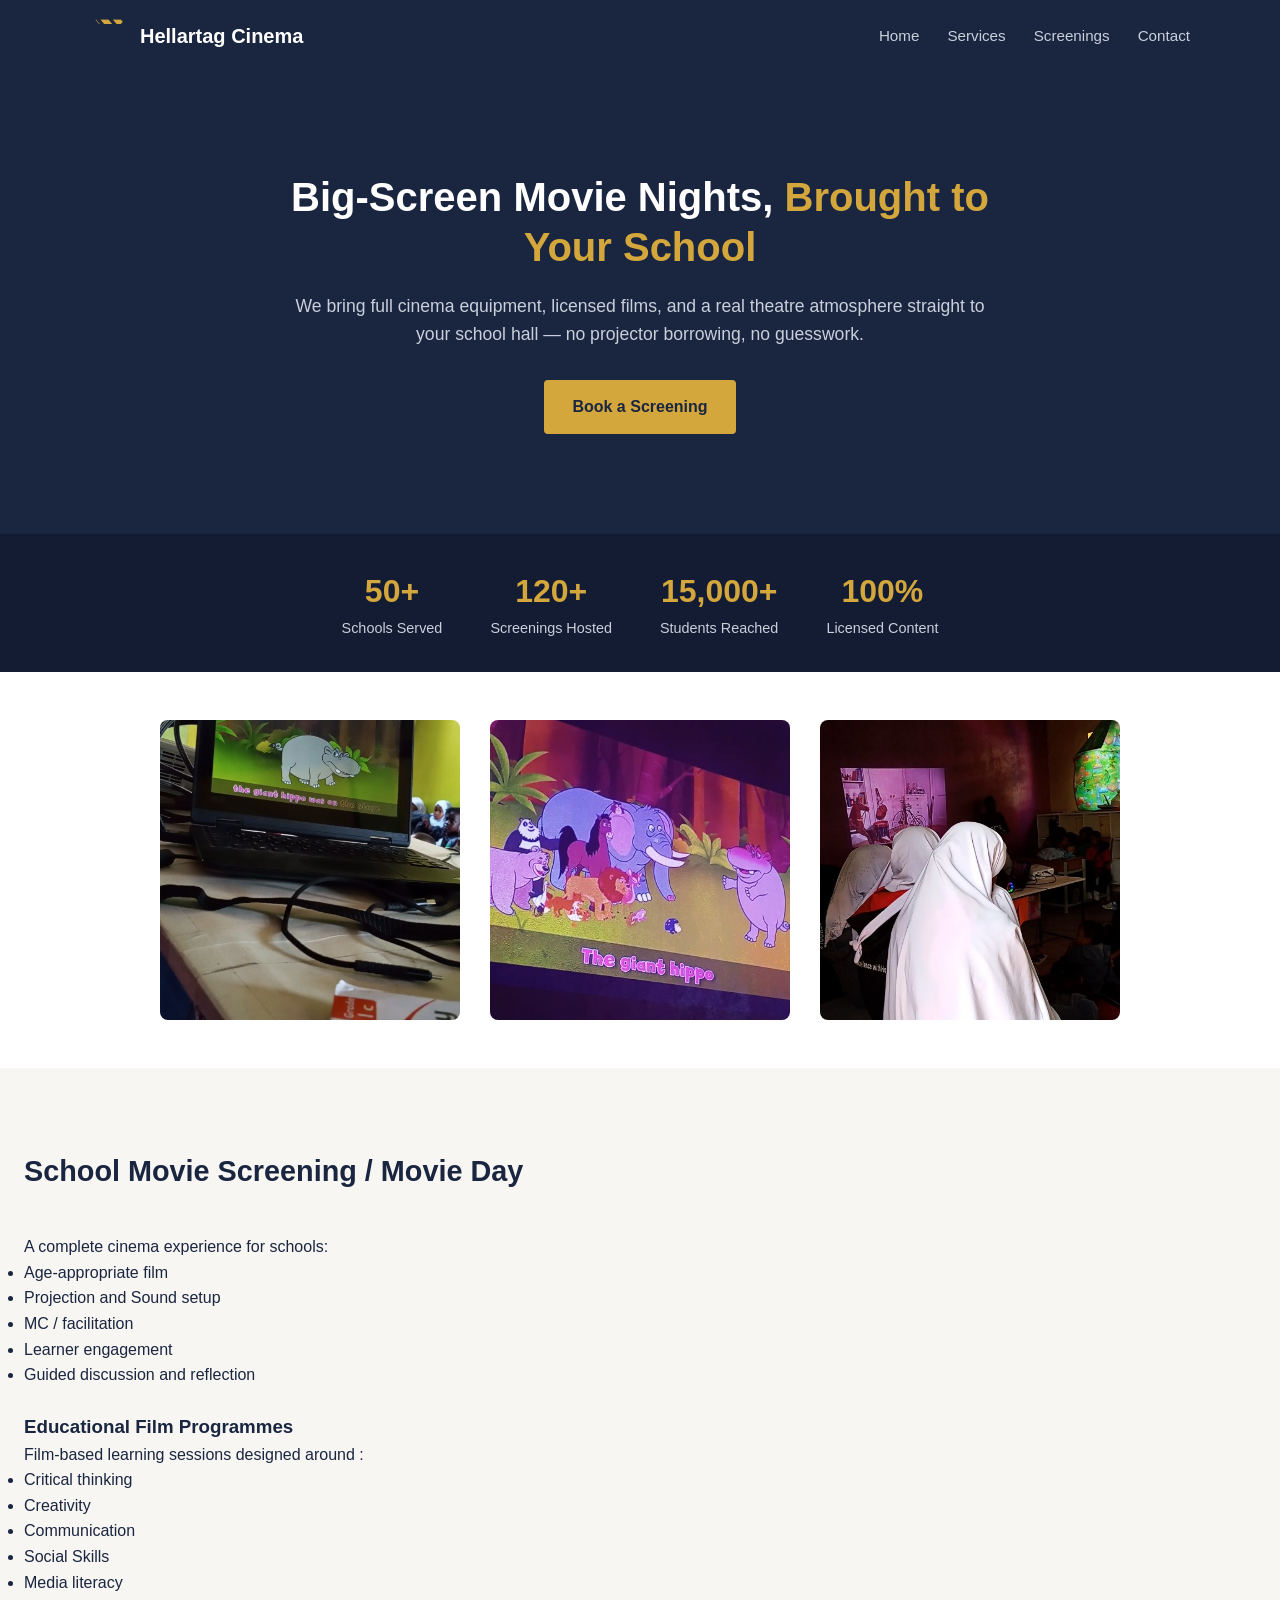
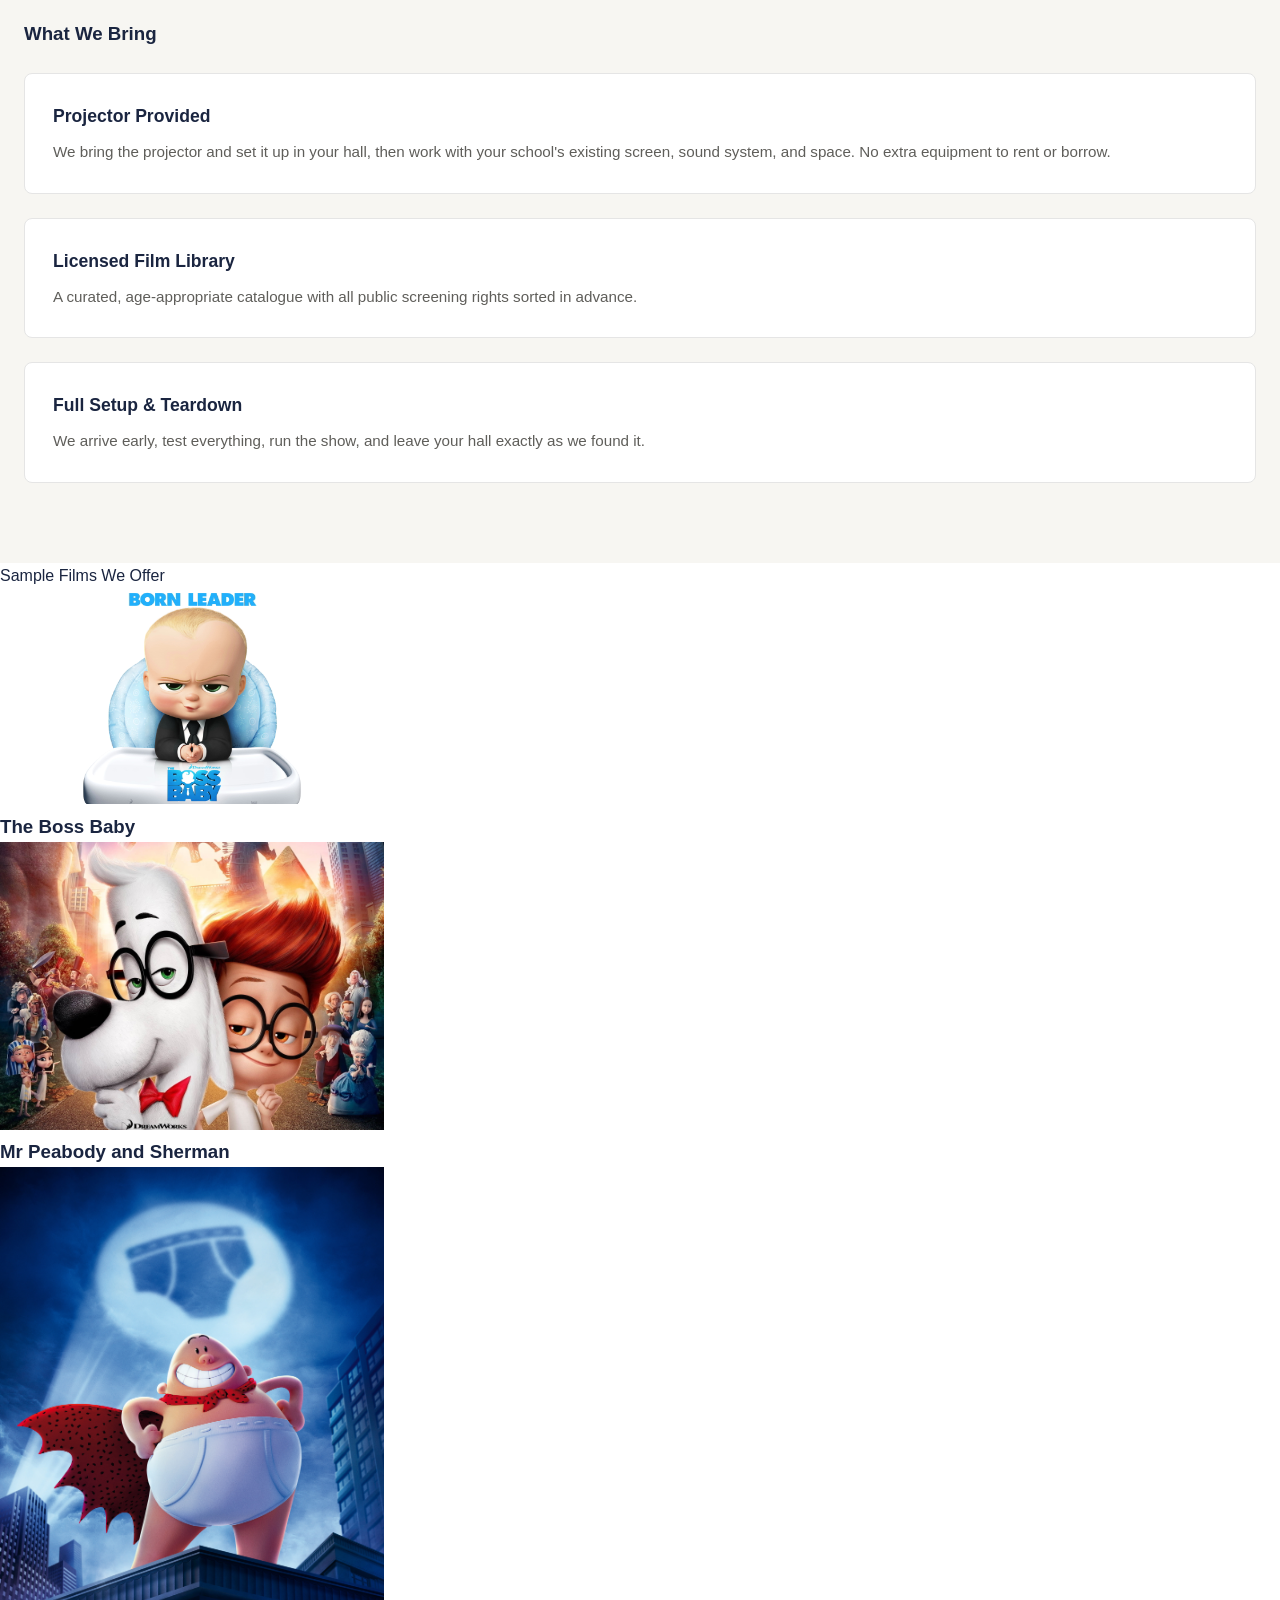
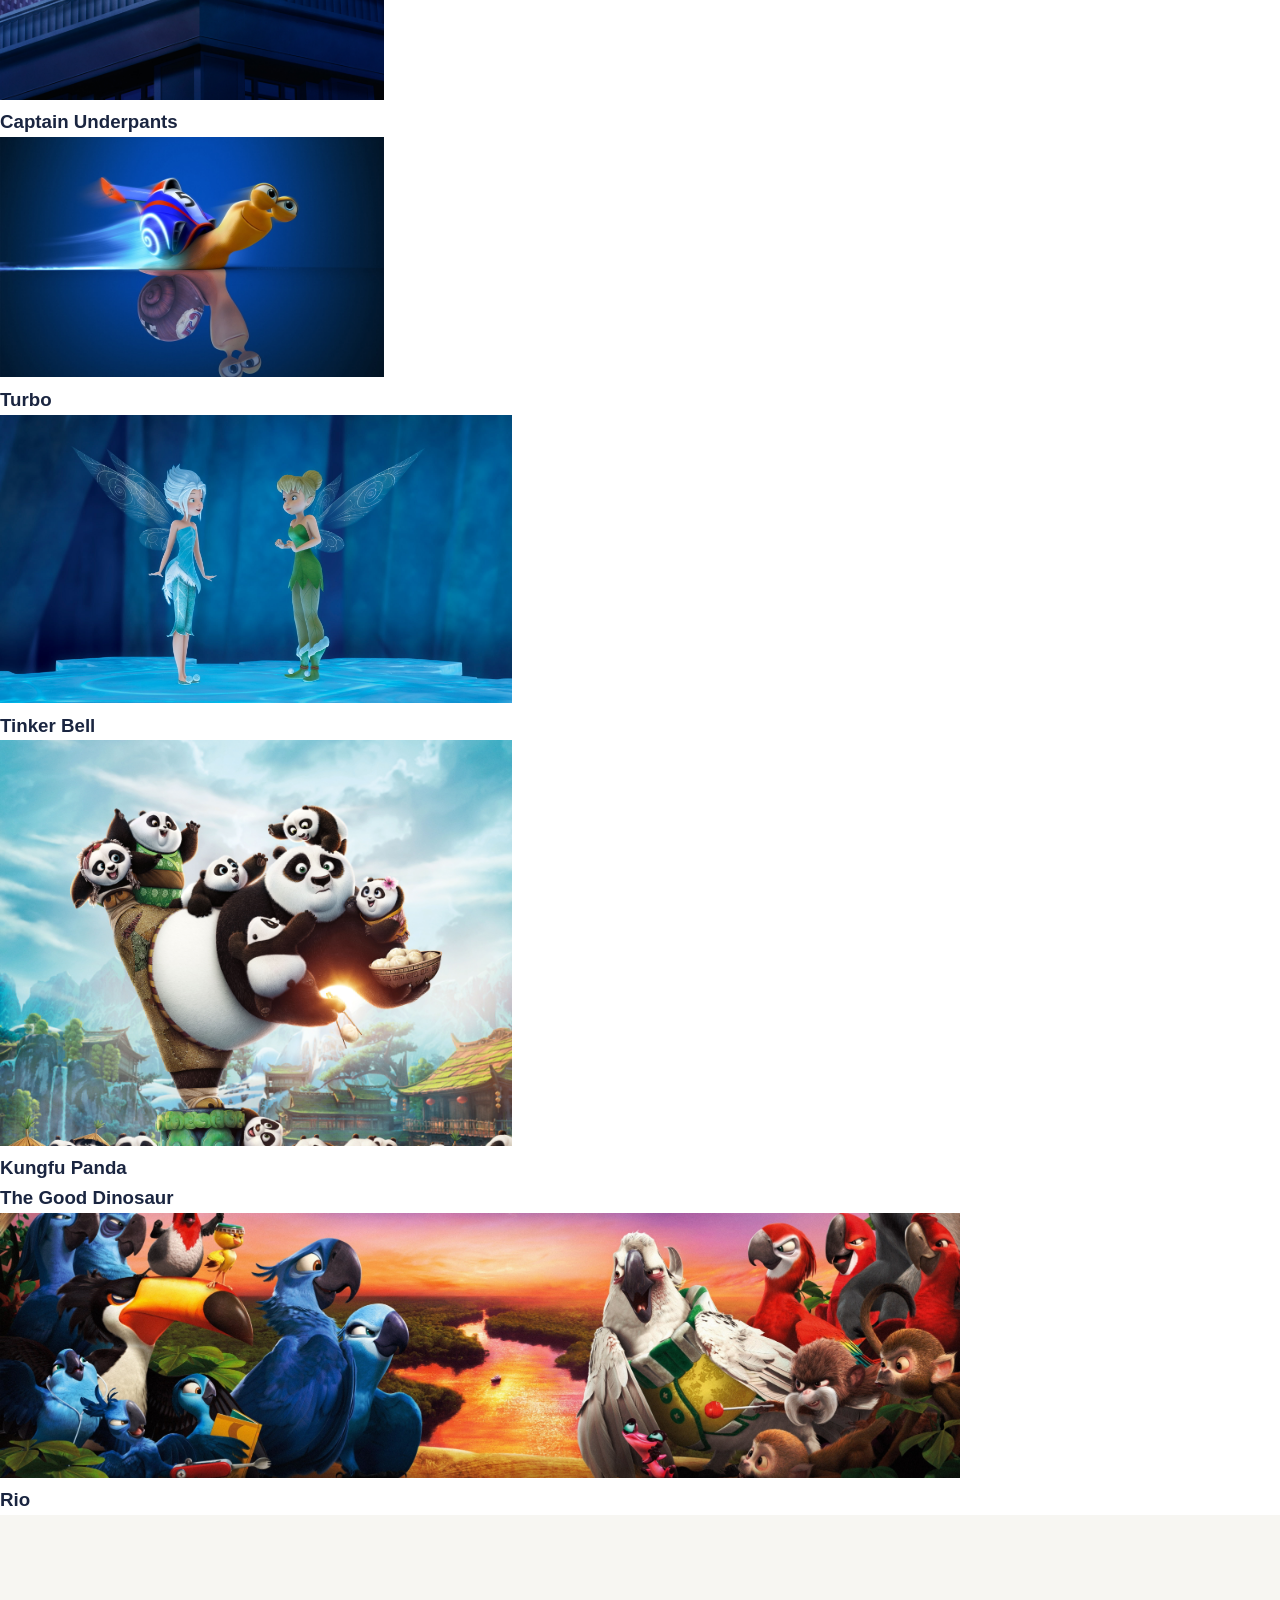
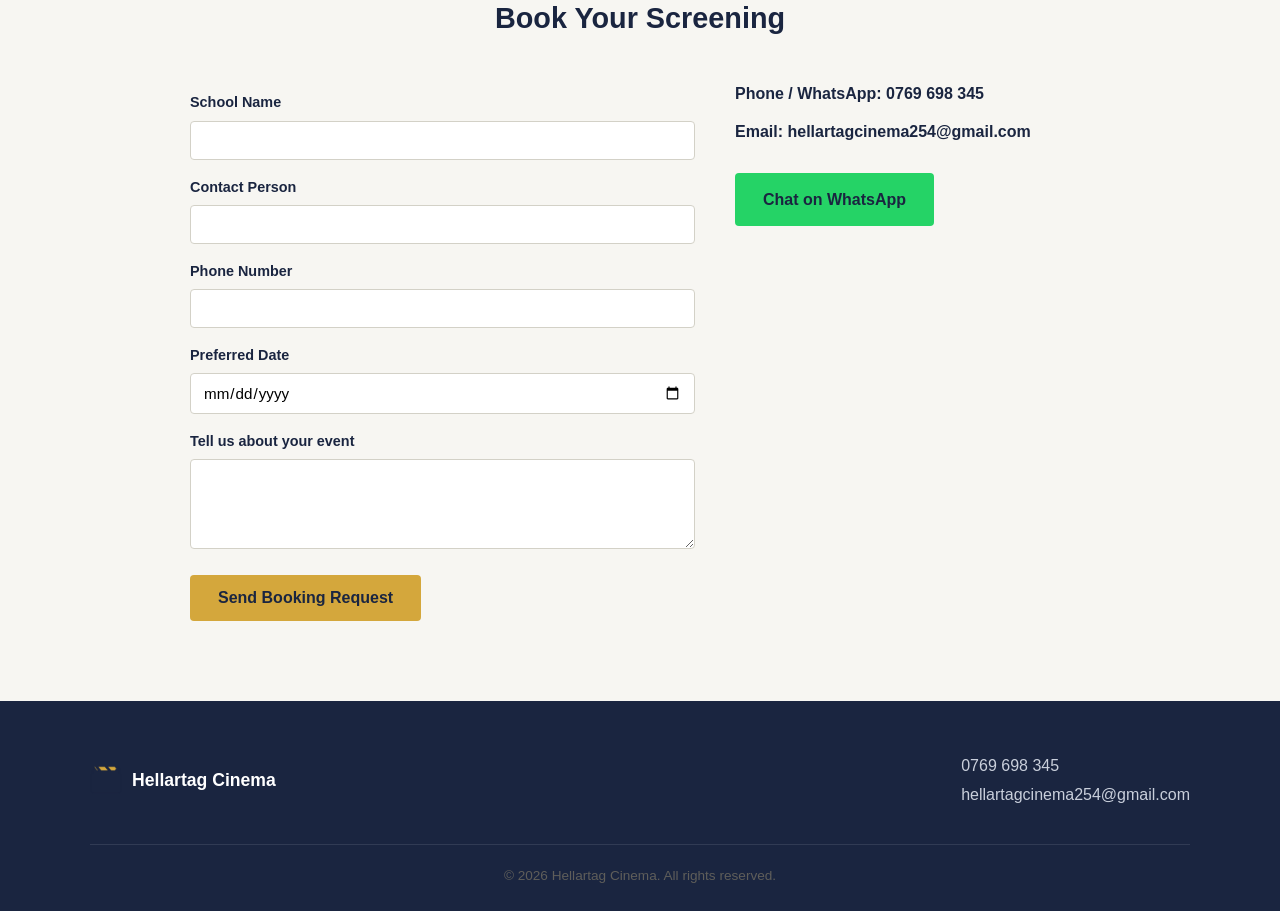
==== index.html @ 9508180a "Update index.html" ====
<!DOCTYPE html>
<html lang="en">
<head>
<meta charset="UTF-8">
<meta name="viewport" content="width=device-width, initial-scale=1.0">
<title>Hellartag Cinema — Movie Screenings for Schools</title>
<link rel="stylesheet" href="style.css">
<script src="https://identity.netlify.com/v1/netlify-identity-widget.js"></script>
</head>
<body>

<header class="site-header">
  <div class="header-content">
    <div class="brand">
      <img src="images/logo.png" alt="Hellartag Cinema" class="brand-logo">
      <span class="brand-name">Hellartag Cinema</span>
    </div>
    <nav class="main-nav">
      <a href="#hero">Home</a>
      <a href="#services">Services</a>
      <a href="#screenings">Screenings</a>
      <a href="#contact">Contact</a>
    </nav>
    <button class="nav-toggle" aria-label="Toggle menu">
      <span></span><span></span><span></span>
    </button>
  </div>
</header>

<section class="hero" id="hero">
  <div class="hero-content">
    <h1>Big-Screen Movie Nights, <span class="gold">Brought to Your School</span></h1>
    <p class="hero-sub">We bring full cinema equipment, licensed films, and a real theatre atmosphere straight to your school hall — no projector borrowing, no guesswork.</p>
    <a href="#contact" class="btn btn-primary">Book a Screening</a>
  </div>
</section>

<section class="stats-bar">
  <div class="stat">
    <span class="stat-number">50+</span>
    <span class="stat-label">Schools Served</span>
  </div>
  <div class="stat">
    <span class="stat-number">120+</span>
    <span class="stat-label">Screenings Hosted</span>
  </div>
  <div class="stat">
    <span class="stat-number">15,000+</span>
    <span class="stat-label">Students Reached</span>
  </div>
  <div class="stat">
    <span class="stat-number">100%</span>
    <span class="stat-label">Licensed Content</span>
  </div>
</section>

<section class="we-serve">
  <div class="we-serve-image">
    <img src="images/we-serve.jpeg" alt="Students watching a movie screening in a school hall">
  </div>
  <div class="we-serve-image">
    <img src ="images/Noble%20pic%20one.jpeg" alt="Hellartag Cinema screening in a school hall">
  </div>
  <div class="we-serve-image">
    <img src ="images/Noble%20two.jpeg" alt="Hellartag Cinema screening">
  </div>
</section>

<section class="services" id="services">
  <div class="services-grid">
   <div class="Service-card">
    <h2>School Movie Screening / Movie Day</h2>
     <p>A complete cinema experience for schools:</p>
       <ul>
        <li>Age-appropriate film</li>
         <li>Projection and Sound setup</li>
          <li>MC / facilitation</li>
           <li>Learner engagement</li>
            <li>Guided discussion and reflection</li>
       </ul>
   </div>

  <div class="services-card">
    <h3>Educational Film Programmes</h3>
    <p>Film-based learning sessions designed around :</p>
    <ul>
      <li>Critical thinking</li>
      <li>Creativity</li>
      <li>Communication</li>
      <Li>Social Skills</Li>
      <li>Media literacy</li>
    </ul>
  </div>
     
  <h3>What We Bring</h3>
   <div class="service-card">
    <h4>Projector Provided</h4>
     <p>We bring the projector and set it up in your hall, then work with your school's existing screen, sound system, and space. No extra equipment to rent or borrow.</p>
    </div>
    <div class="service-card">
      <h5>Licensed Film Library</h5>
      <p>A curated, age-appropriate catalogue with all public screening rights sorted in advance.</p>
    </div>
    <div class="service-card">
      <h6>Full Setup &amp; Teardown</h6>
      <p>We arrive early, test everything, run the show, and leave your hall exactly as we found it.</p>
    </div>
  </div>
</section>

  <section class="sample-movies" id="movies"
    <h2>Sample Films We Offer</h2>
    <div class="movies-grid">
      <div class="movie-card">
        <img width=30% src="images/movie1.jpg" alt="The Boss Baby" 
          <br>
          <h3>The Boss Baby</h3>
      </div>
      <div class="movie-card">
        <img width=30% src ="images/movie2.jpg" alt="Mr Peabody and Sherman" <br>
          <h3>Mr Peabody and Sherman</h3>
      </div>

      <div class="movie-card">
        <img width=30% src="images/movie3.jpg" alt="Captain Underpants" <br>
          <h3>Captain Underpants</h3>
      </div>

      <div class="movie-card">
        <img width=30% src="images/movie4.jpg" alt="Turbo" <br>
          <h3>Turbo</h3>
      </div>

      <div class="movie-card">
        <img width=40% src="images/movie5.jpg" alt="Tinker Bell" <br>
          <h3>Tinker Bell</h3>
      </div>

      <div class="movie-card">
        <img width=40% src="images/movie6.jpg" alt="Kungfu Panda" <br>
          <h3>Kungfu Panda</h3>
      </div>

      <div class="movie-card"
        <img width=55% src="images/movie9.jpg" alt="The Good Dinosaur" <br>
        <h3>The Good Dinosaur</h3>
      </div>

      <div class="movie-card">
        <img width=75% src="images/movie7.jpg" alt="Rio" <br>
          <h3>Rio</h3>
      </div>

    </div>

  </section>
  
<section class="contact" id="contact">
  <h2>Book Your Screening</h2>
  <div class="contact-wrapper">
    <form class="contact-form" id="booking-form">
      <label for="school-name">School Name</label>
      <input type="text" id="school-name" name="school-name" required>

      <label for="contact-person">Contact Person</label>
      <input type="text" id="contact-person" name="contact-person" required>

      <label for="phone">Phone Number</label>
      <input type="tel" id="phone" name="phone" required>

      <label for="date">Preferred Date</label>
      <input type="date" id="date" name="date">

      <label for="message">Tell us about your event</label>
      <textarea id="message" name="message" rows="4"></textarea>

      <button type="submit" class="btn btn-primary">Send Booking Request</button>
    </form>

    <div class="contact-info">
      <p><strong>Phone / WhatsApp:</strong> <a id="contact-phone" href="tel:0769698345 ">0769698345 </a></p>
      <p><strong>Email:</strong> <a id="contact-email" href="mailto:hellartagcinema254@gmail.com">hellartagcinema254@gmail.com</a></p>
      <a id="contact-whatsapp" href="https://wa.me/254769698345 " class="btn whatsapp-btn" target="_blank">Chat on WhatsApp</a>
    </div>
  </div>
</section>

<footer class="site-footer">
  <div class="footer-content">
    <div class="footer-brand">
      <img src="images/logo.png" alt="Hellartag Cinema" class="footer-logo">
      <p>Hellartag Cinema</p>
    </div>

    <div class="footer-contact">
      <p><a id="footer-phone" href="tel:0769698345 ">0769698345 </a></p>
      <p><a id="footer-email" href="mailto:hellartagcinema254@gmail.com">hellartagcinema254@gmail.com</a></p>
    </div>
  </div>
  <div class="footer-bottom">
    <p>&copy; <span id="footer-year"></span> Hellartag Cinema. All rights reserved.</p>
  </div>
</footer>

<script>
  if (window.netlifyIdentity) {
    window.netlifyIdentity.on("init", user => {
      if (!user) {
        window.netlifyIdentity.on("login", () => {
          document.location.href = "/admin/";
        });
      }
    });
  }
</script>
<script src="script.js"></script>
</body>
</html>
---- style.css ----
* {
  margin: 0;
  padding: 0;
  box-sizing: border-box;
}

body {
  font-family: 'Segoe UI', Arial, sans-serif;
  color: #1A2540;
  line-height: 1.6;
}

a { text-decoration: none; }

.gold { color: #D4A73C; }

.btn {
  display: inline-block;
  padding: 14px 28px;
  border-radius: 4px;
  font-weight: 600;
  font-size: 1rem;
  cursor: pointer;
  border: none;
  transition: opacity 0.2s ease;
}

.btn:hover { opacity: 0.9; }

.btn-primary {
  background: #D4A73C;
  color: #1A2540;
}

.whatsapp-btn {
  background: #25D366;
  color: #FFFFFF;
  margin-top: 16px;
}

/* Header */
.site-header {
  background: #1A2540;
  padding: 16px 24px;
  position: sticky;
  top: 0;
  z-index: 100;
}

.header-content {
  max-width: 1100px;
  margin: 0 auto;
  display: flex;
  align-items: center;
  justify-content: space-between;
}

.brand {
  display: flex;
  align-items: center;
  gap: 10px;
}

.brand-logo { height: 40px; width: auto; }

.brand-name {
  color: #FFFFFF;
  font-weight: 700;
  font-size: 1.25rem;
}

.main-nav { display: flex; gap: 28px; }

.main-nav a {
  color: #C9CFDB;
  font-size: 0.95rem;
  font-weight: 500;
  transition: color 0.2s ease;
}

.main-nav a:hover { color: #D4A73C; }

.nav-toggle {
  display: none;
  flex-direction: column;
  gap: 5px;
  background: none;
  border: none;
  cursor: pointer;
  padding: 4px;
}

.nav-toggle span {
  width: 24px;
  height: 2px;
  background: #FFFFFF;
}

/* Hero */
.hero {
  background: #1A2540;
  color: #FFFFFF;
  padding: 100px 24px;
  text-align: center;
}

.hero-content { max-width: 700px; margin: 0 auto; }

.hero h1 {
  font-size: 2.5rem;
  margin-bottom: 20px;
  line-height: 1.25;
}

.hero-sub {
  color: #C9CFDB;
  font-size: 1.1rem;
  margin-bottom: 32px;
}

/* Stats bar */
.stats-bar {
  background: #131C33;
  display: flex;
  flex-wrap: wrap;
  justify-content: center;
  gap: 48px;
  padding: 32px 24px;
}

.stat {
  display: flex;
  flex-direction: column;
  align-items: center;
  color: #FFFFFF;
}

.stat-number {
  font-size: 2rem;
  font-weight: 700;
  color: #D4A73C;
}

.stat-label {
  font-size: 0.9rem;
  color: #C9CFDB;
}

/* We Serve - three equal photos side by side */
.we-serve {
  display: grid;
  grid-template-columns: repeat(3, minmax(0, 1fr));
  gap: 30px;
  max-width: 992px;
  margin: 0 auto;
  padding: 48px 16px;
}

.we-serve-image img {
  display: block;
  width: 100%;
  height: auto;
  aspect-ratio: 1 / 1;
  object-fit: cover;
  border-radius: 8px;
}

/* Services */
.services {
  background: #F7F6F2;
  padding: 80px 24px;
  text-align: center;
}

.services h2 { margin-bottom: 40px; font-size: 1.8rem; }

.services-grid {
  max-width: 1500px;
  margin: 0 auto;
  display: flex;
  flex-direction: column;
  gap: 24px;
  text-align: left;
}

.service-card {
  background: #FFFFFF;
  border: 1px solid #E5E5E5;
  border-radius: 8px;
  padding: 28px;
}

.service-card h3 {
  margin-bottom: 10px;
  font-size: 1.1rem;
}

.service-card h4 {
  margin-bottom: 10px;
  font-size: 1.1rem;
}

.service-card h5 {
  margin-bottom: 10px;
  font-size: 1.1rem;
}

.service-card h6 {
  margin-bottom: 10px;
  font-size: 1.1rem;
}

.service-card p {
  color: #5F5E5A;
  font-size: 0.95rem;
}

.service-card ul {
  margin: 0 0 12px 20px;
  color: #5F5E5A;
  font-size: 0.95rem;
}

.service-card li {
  margin-bottom: 4px;
}

.services-subheading {
  text-align: center;
  margin: 48px 0 24px;
  font-size: 1.4rem;
}

.price-tag {
  display: inline-block;
  background: #D4A73C;
  color: #1A2540;
  font-weight: 700;
  padding: 8px 16px;
  border-radius: 4px;
  margin: 8px 0;
}

.price-note {
  font-size: 0.85rem;
  color: #5F5E5A;
  margin-bottom: 16px;
}


/* Screenings */
.screenings {
  padding: 80px 24px;
  text-align: center;
}

.screenings h2 { margin-bottom: 40px; font-size: 1.8rem; }

.screenings-grid {
  max-width: 1100px;
  margin: 0 auto;
  display: grid;
  grid-template-columns: repeat(3, 1fr);
  gap: 20px;
}

.screening-post {
  position: relative;
  border-radius: 8px;
  overflow: hidden;
  aspect-ratio: 4/5;
}

.screening-post img,
.screening-post video {
  width: 100%;
  height: 100%;
  object-fit: cover;
  display: block;
}

.post-tag {
  position: absolute;
  top: 12px;
  left: 12px;
  background: #D4A73C;
  color: #1A2540;
  font-size: 0.75rem;
  font-weight: 700;
  padding: 4px 10px;
  border-radius: 4px;
}

.post-overlay {
  position: absolute;
  bottom: 0;
  left: 0;
  right: 0;
  padding: 20px 16px;
  background: linear-gradient(to top, rgba(26,37,64,0.9), transparent);
  color: #FFFFFF;
  text-align: left;
}

.post-overlay h3 { font-size: 1rem; margin-bottom: 4px; }
.post-overlay p { font-size: 0.85rem; color: #C9CFDB; }

.screenings-loading {
  color: #5F5E5A;
  grid-column: 1 / -1;
}

/* Contact */
.contact {
  background: #F7F6F2;
  padding: 80px 24px;
}

.contact h2 {
  text-align: center;
  margin-bottom: 40px;
  font-size: 1.8rem;
}

.contact-wrapper {
  max-width: 900px;
  margin: 0 auto;
  display: flex;
  flex-wrap: wrap;
  gap: 40px;
}

.contact-form {
  flex: 1 1 400px;
  display: flex;
  flex-direction: column;
  gap: 6px;
}

.contact-form label {
  font-size: 0.9rem;
  font-weight: 600;
  margin-top: 10px;
}

.contact-form input,
.contact-form textarea {
  padding: 10px 12px;
  border: 1px solid #D3D1C7;
  border-radius: 4px;
  font-family: inherit;
  font-size: 0.95rem;
}

.contact-form button { margin-top: 20px; align-self: flex-start; }

.contact-info {
  flex: 1 1 250px;
}

.contact-info p { margin-bottom: 12px; }

.contact-info a { color: #1A2540; font-weight: 600; }

/* Footer */
.site-footer {
  background: #1A2540;
  color: #C9CFDB;
  padding: 48px 24px 24px;
}

.footer-content {
  max-width: 1100px;
  margin: 0 auto;
  display: flex;
  flex-wrap: wrap;
  justify-content: space-between;
  gap: 32px;
  padding-bottom: 32px;
  border-bottom: 1px solid rgba(255,255,255,0.1);
}

.footer-brand { display: flex; align-items: center; gap: 10px; }
.footer-logo { height: 32px; width: auto; }
.footer-brand p { color: #FFFFFF; font-weight: 600; font-size: 1.1rem; }

.footer-links { display: flex; gap: 20px; flex-wrap: wrap; }
.footer-links a { color: #C9CFDB; font-size: 0.95rem; transition: color 0.2s ease; }
.footer-links a:hover { color: #D4A73C; }

.footer-contact p { margin: 4px 0; }
.footer-contact a { color: #C9CFDB; }
.footer-contact a:hover { color: #D4A73C; }

.footer-bottom {
  max-width: 1100px;
  margin: 0 auto;
  padding-top: 20px;
  text-align: center;
  font-size: 0.85rem;
  color: #5F5E5A;
}

/* Mobile */
@media (max-width: 768px) {
  .main-nav {
    display: none;
    flex-direction: column;
    position: absolute;
    top: 100%;
    left: 0;
    right: 0;
    background: #1A2540;
    padding: 16px 24px;
    gap: 16px;
  }
  .main-nav.open { display: flex; }
  .nav-toggle { display: flex; }
  .services-grid { grid-template-columns: 1fr; }
  .screenings-grid { grid-template-columns: 1fr 1fr; }
  .hero h1 { font-size: 1.9rem; }
  .we-serve { gap: 12px; padding: 32px 12px; }
  .movies-grid { grid-template-columns: repeat(3, 1fr); }
}

@media (max-width: 480px) {
  .screenings-grid { grid-template-columns: 1fr; }
  .footer-content { flex-direction: column; align-items: center; text-align: center; }
  .we-serve { gap: 8px; padding: 24px 10px; }
  .movies-grid { grid-template-columns: repeat(2, 1fr); }
}
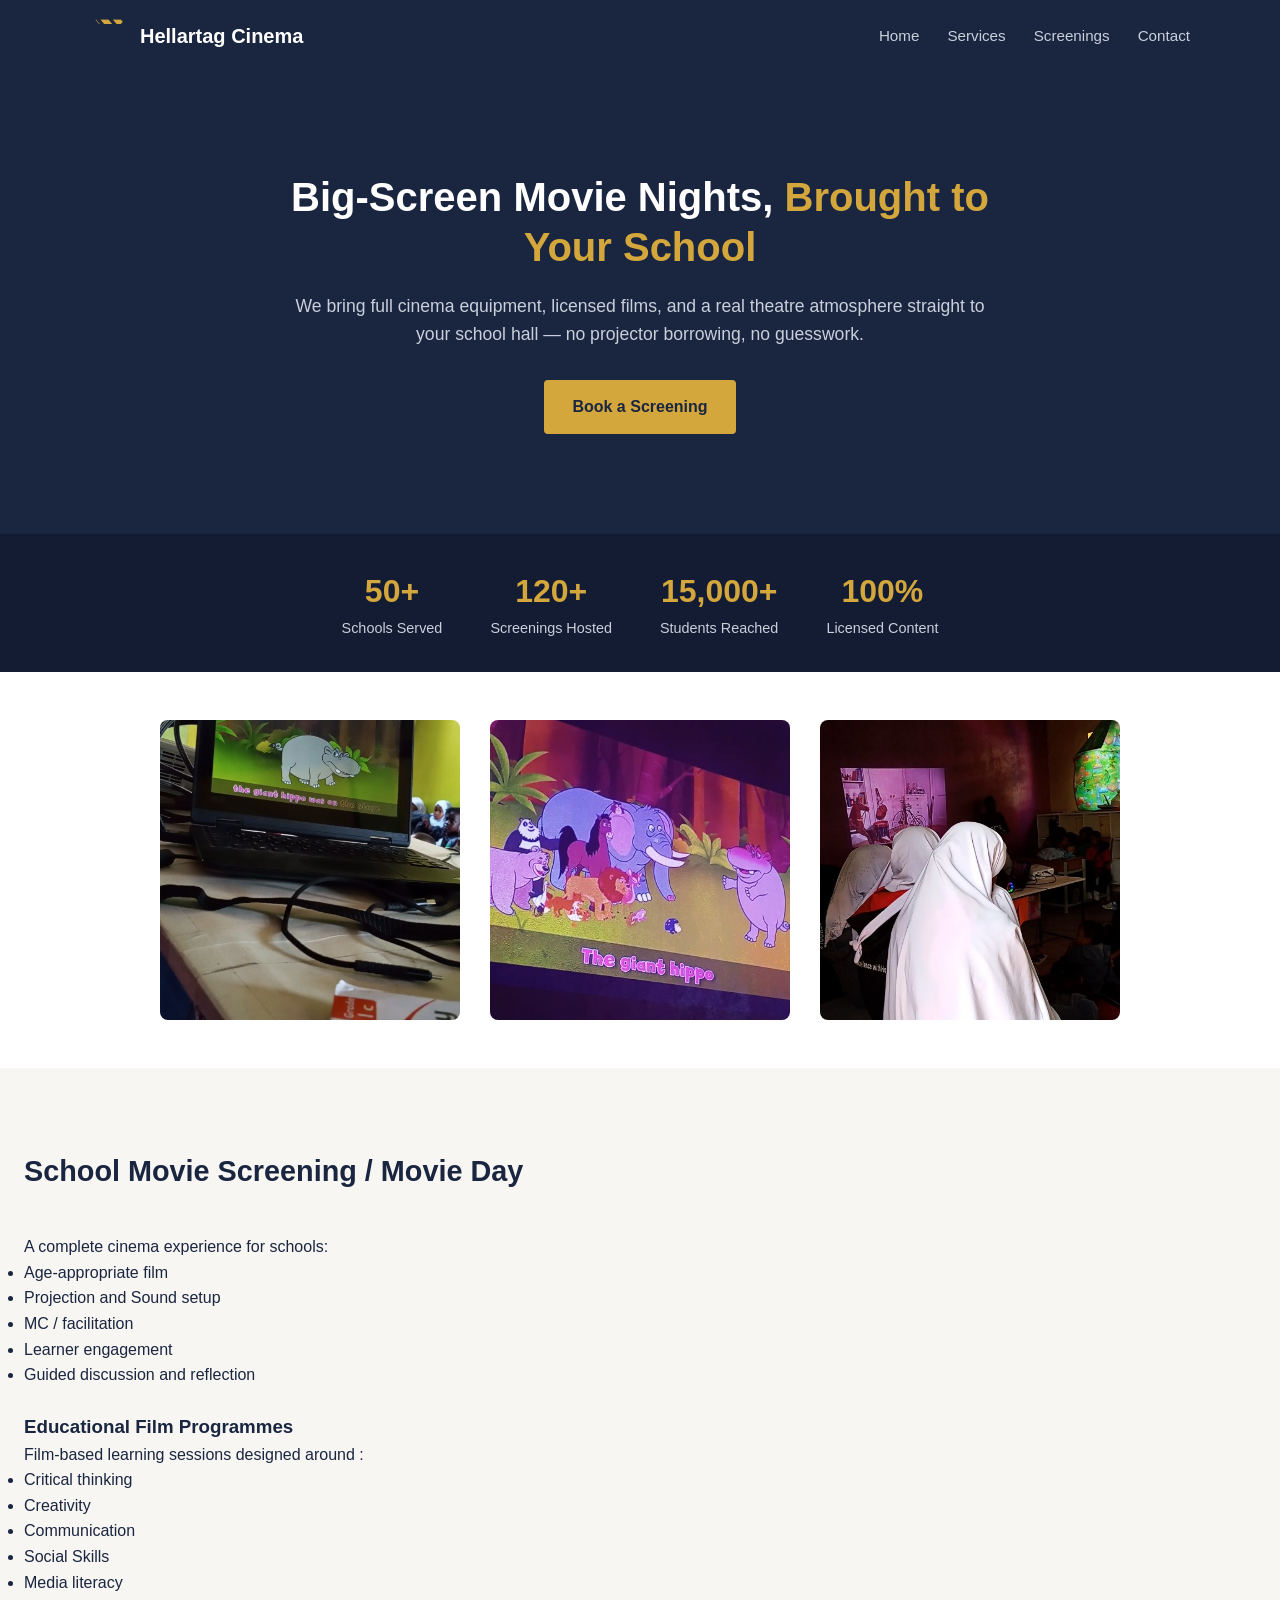
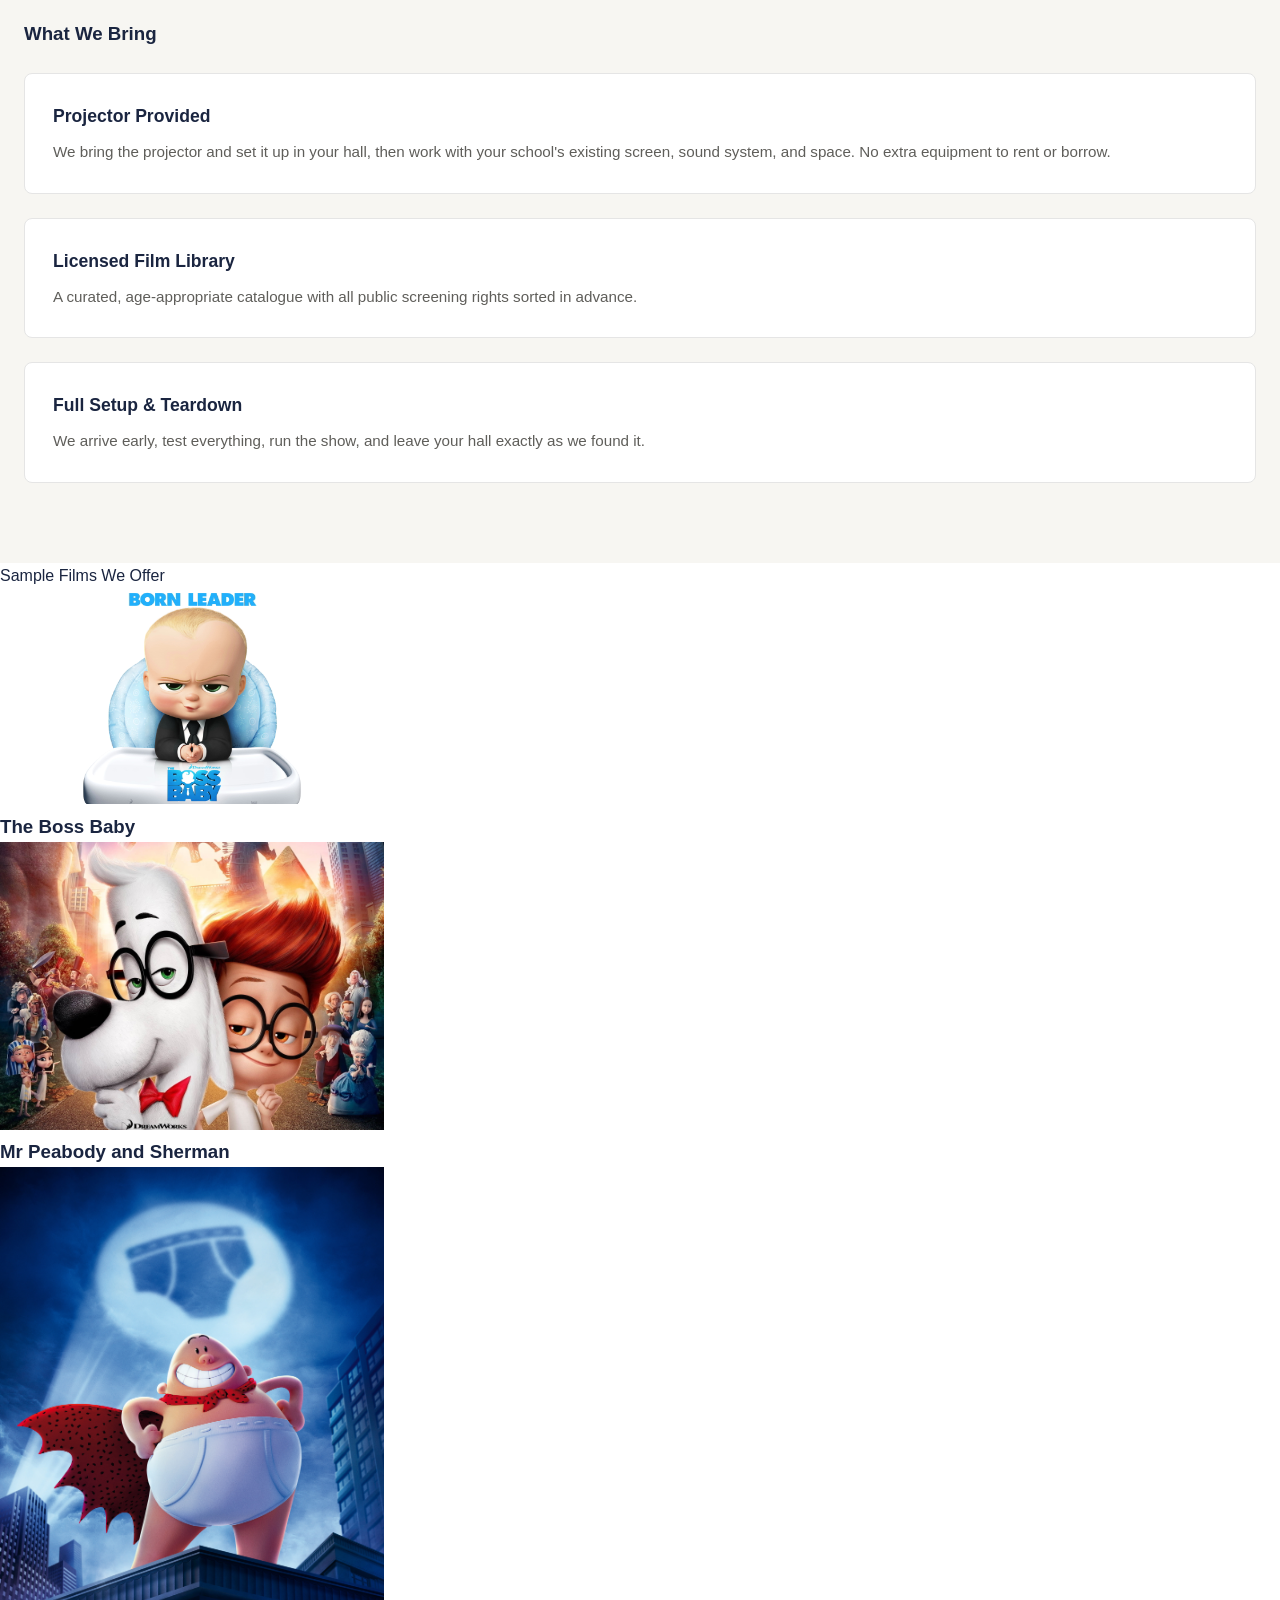
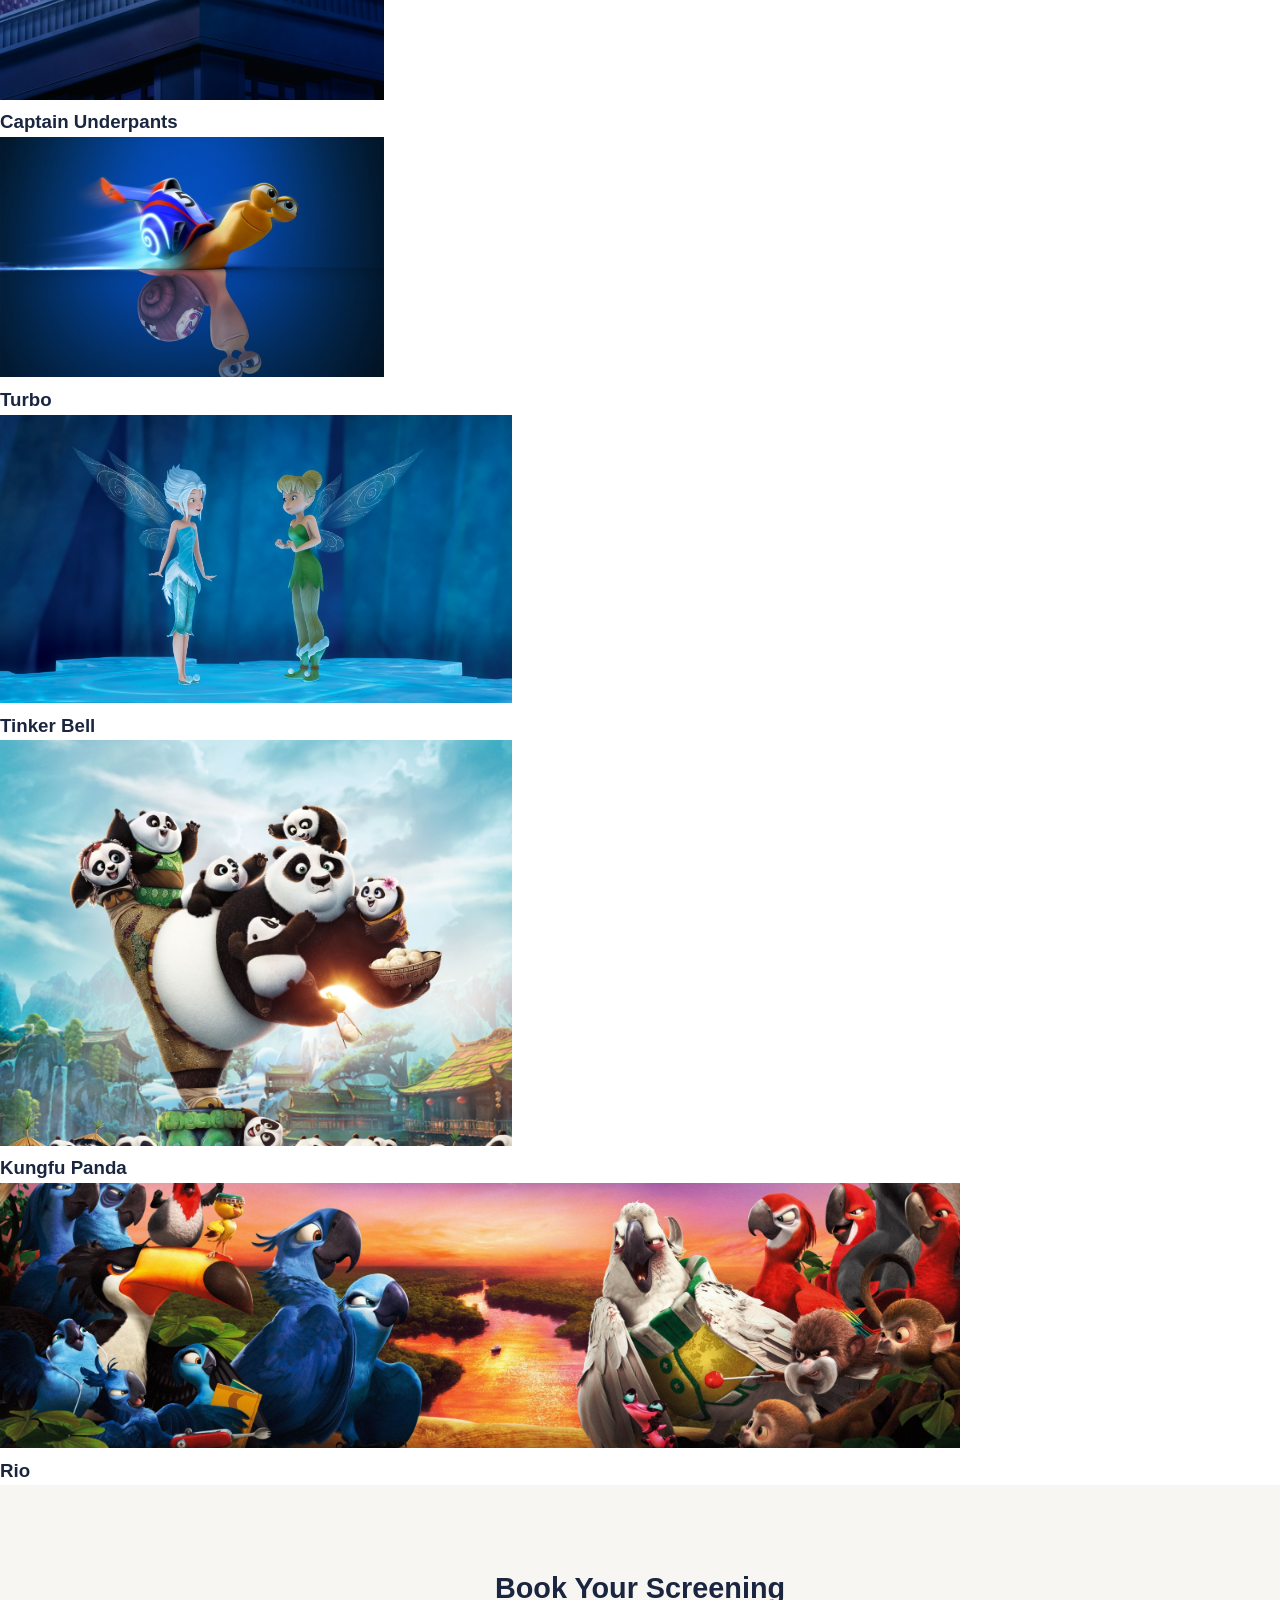
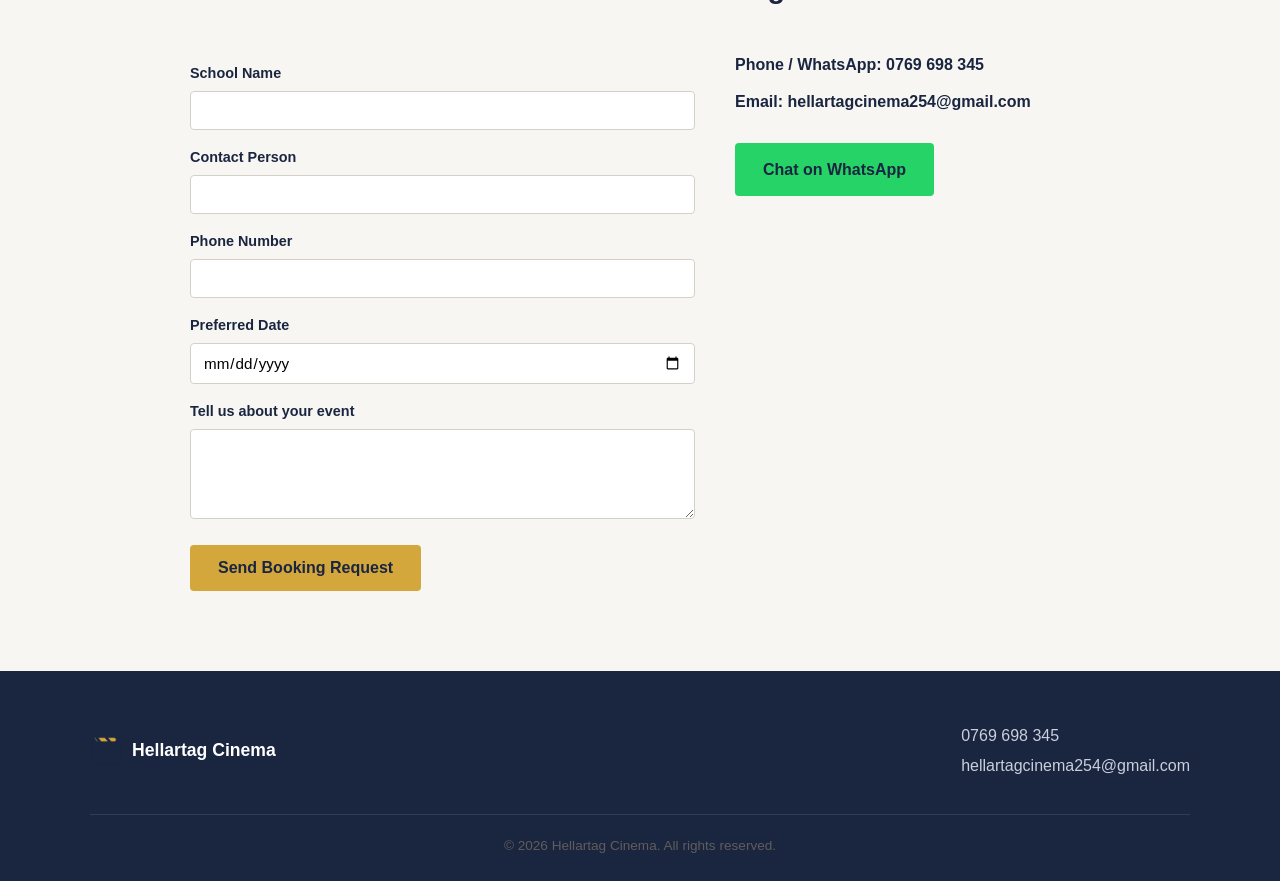
==== commit 98584a83: "Update index.html" ====
--- a/index.html
+++ b/index.html
@@ -139,11 +139,6 @@
       <div class="movie-card">
         <img width=40% src="images/movie6.jpg" alt="Kungfu Panda" <br>
           <h3>Kungfu Panda</h3>
-      </div>
-
-      <div class="movie-card"
-        <img width=55% src="images/movie9.jpg" alt="The Good Dinosaur" <br>
-        <h3>The Good Dinosaur</h3>
       </div>
 
       <div class="movie-card">
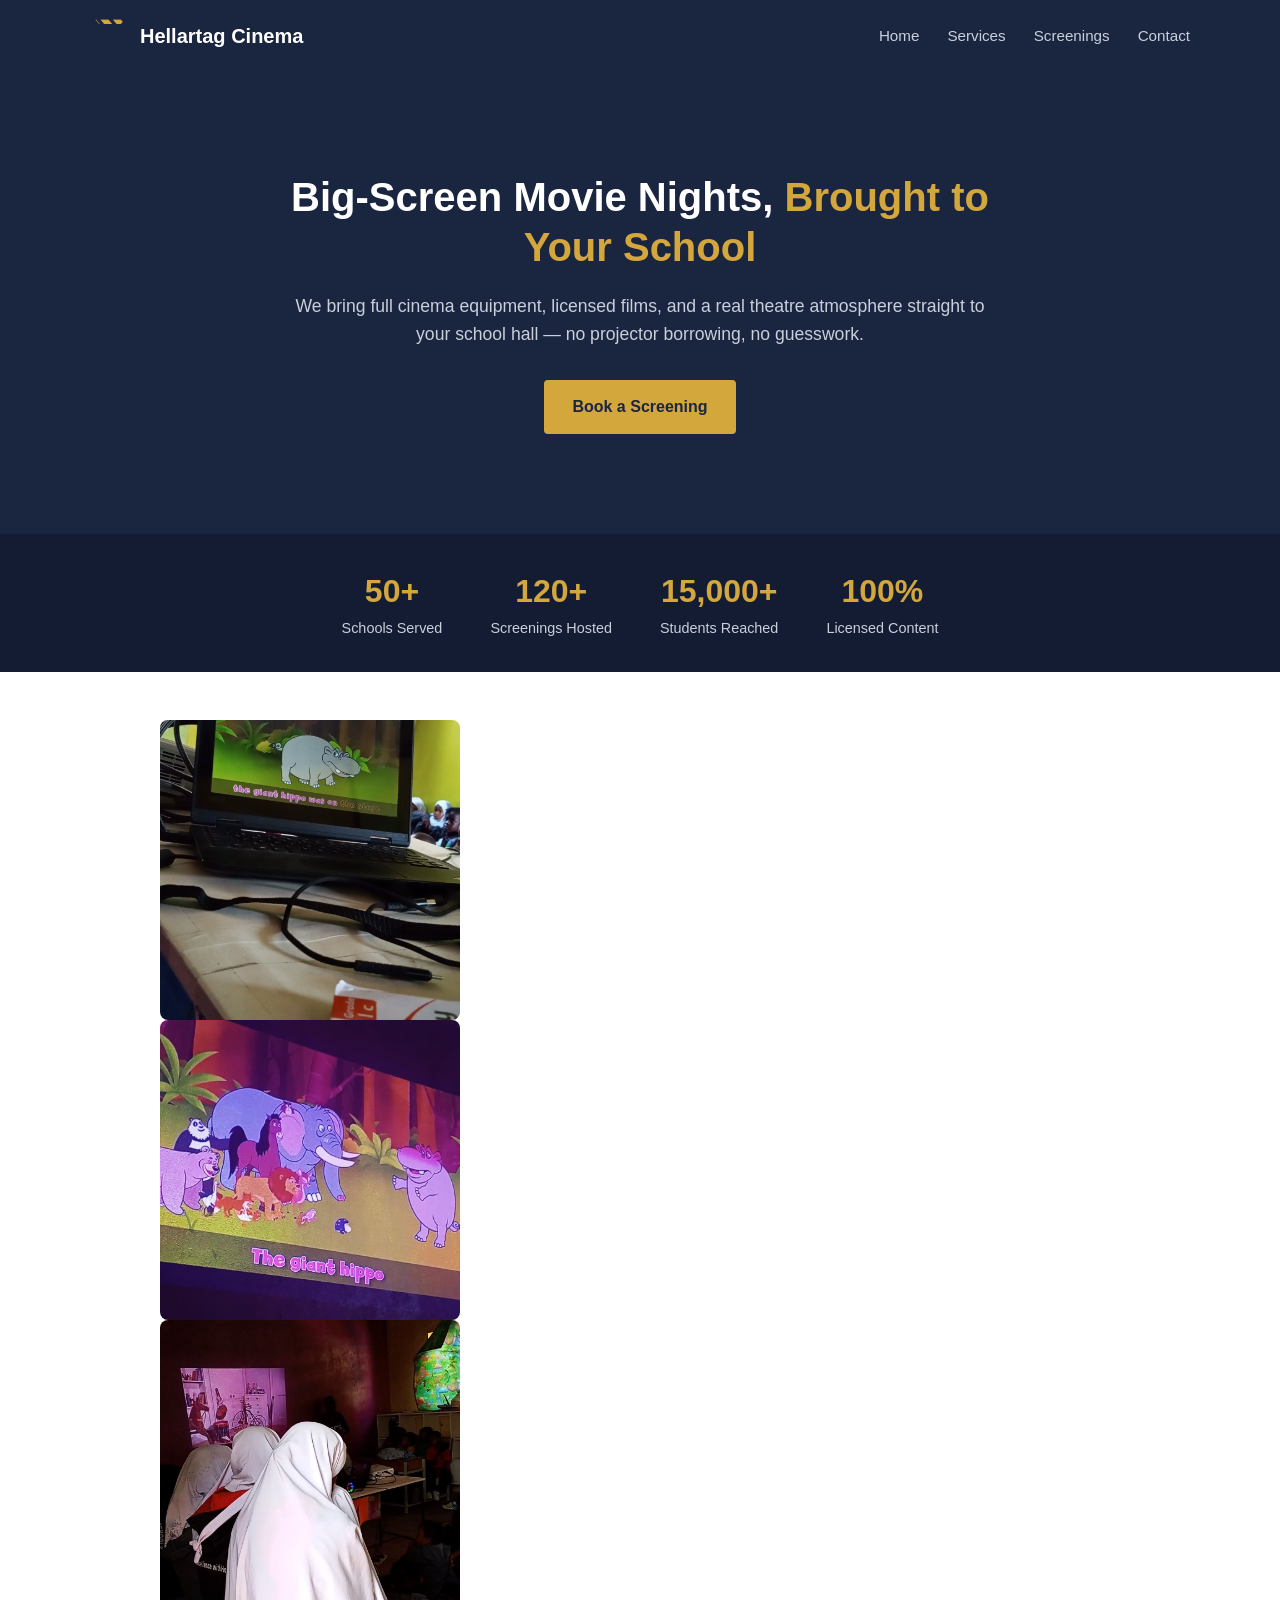
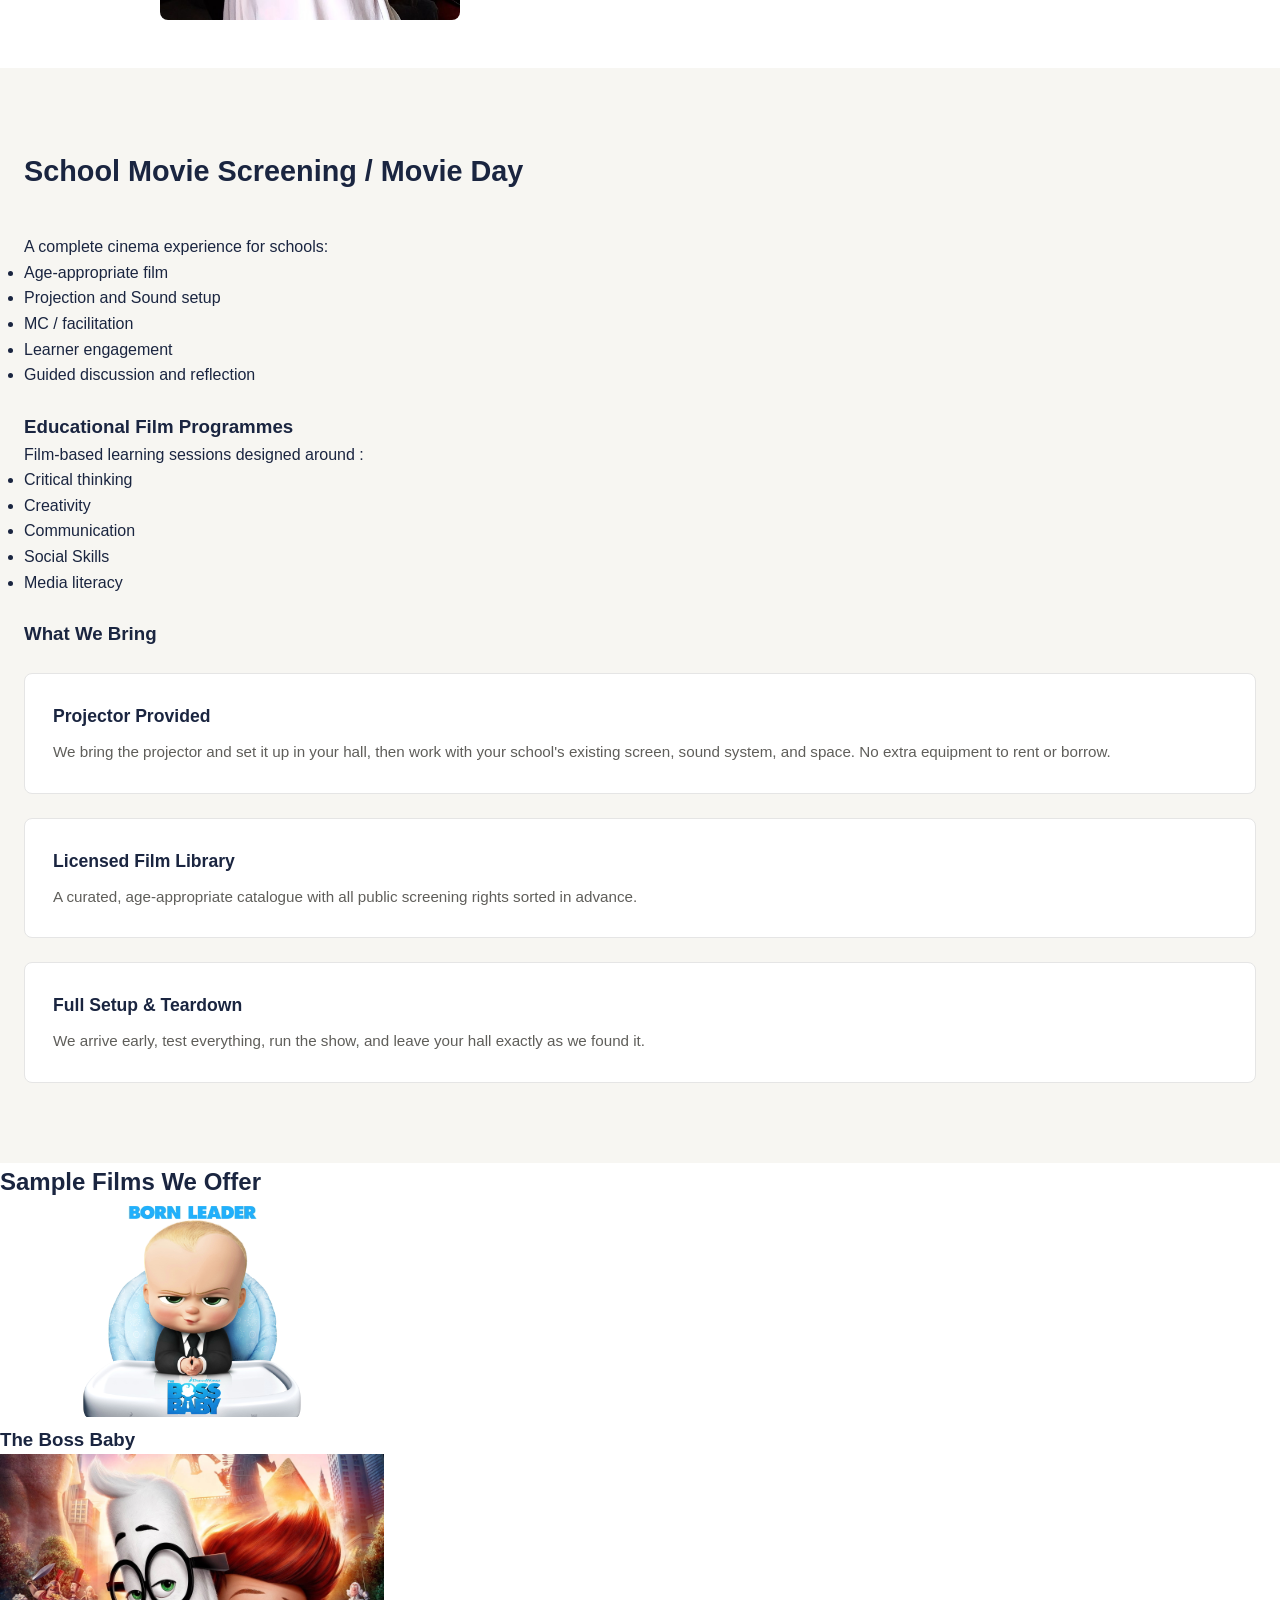
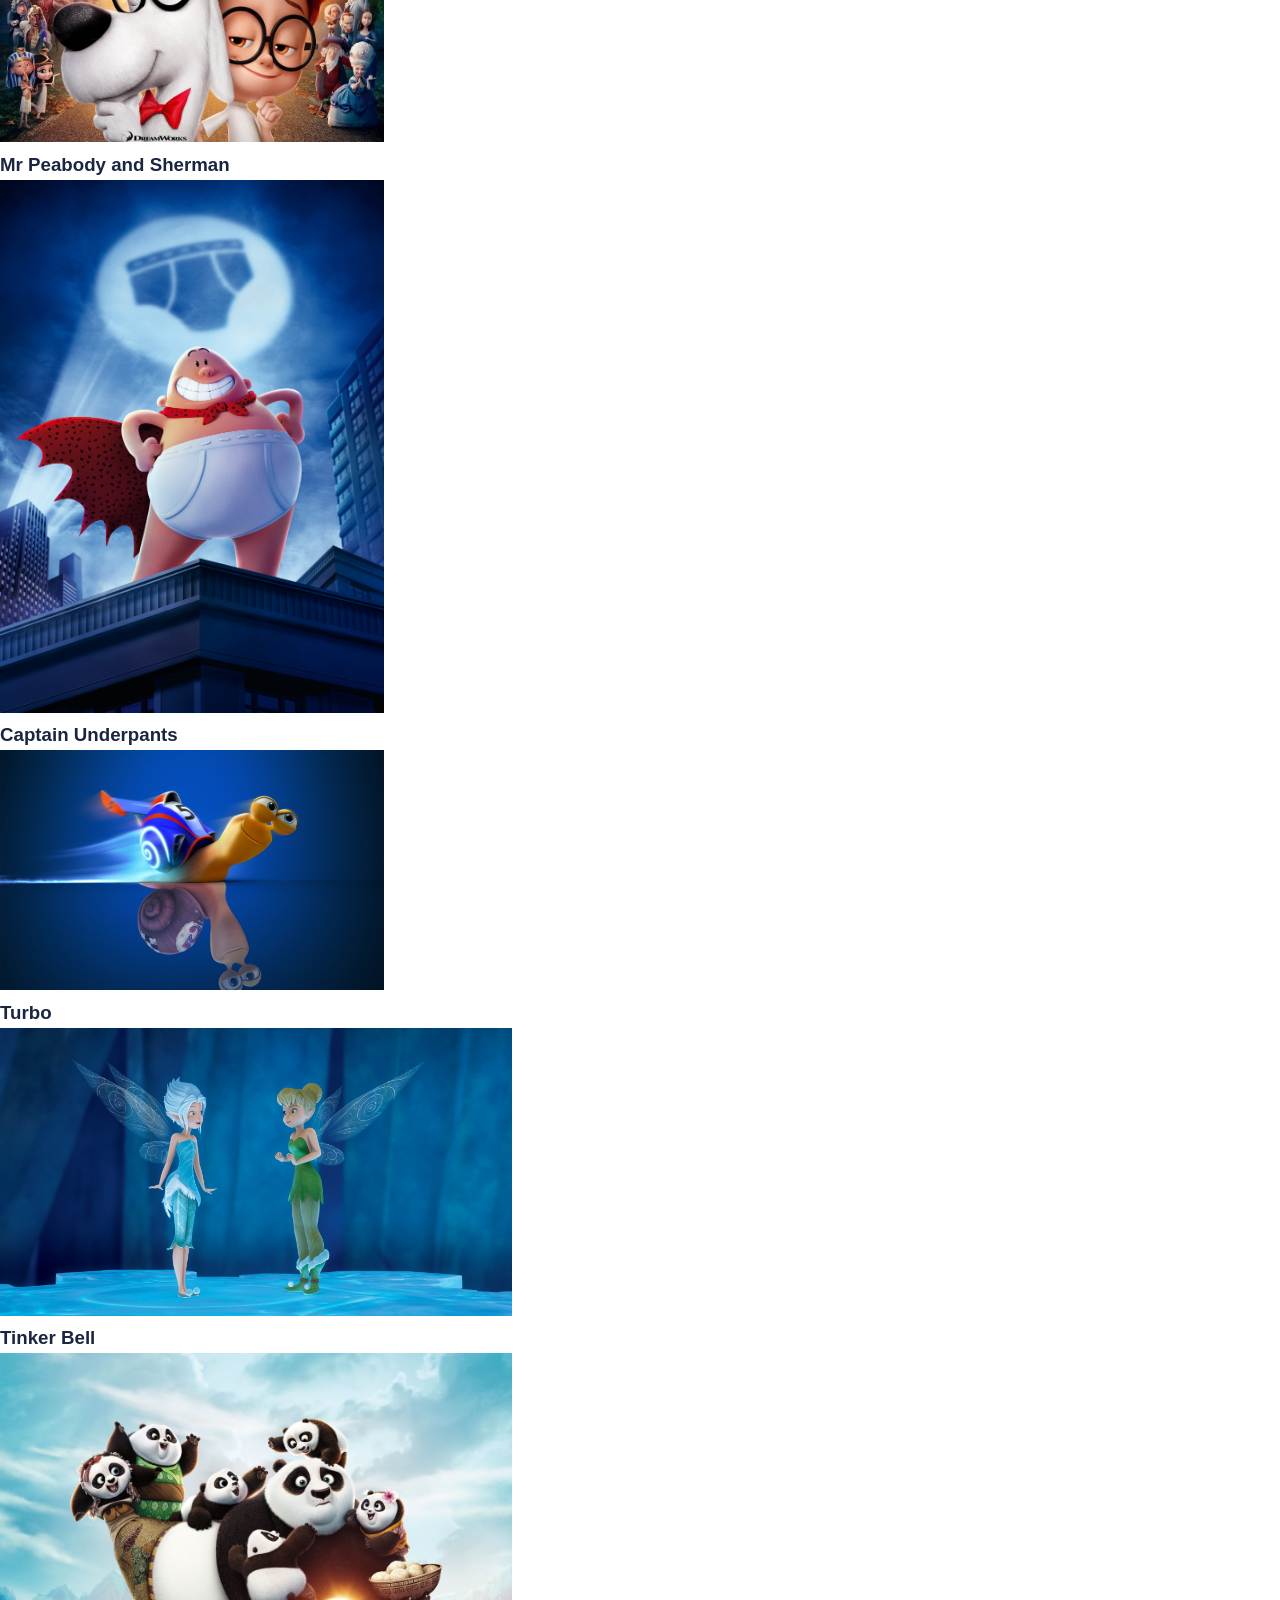
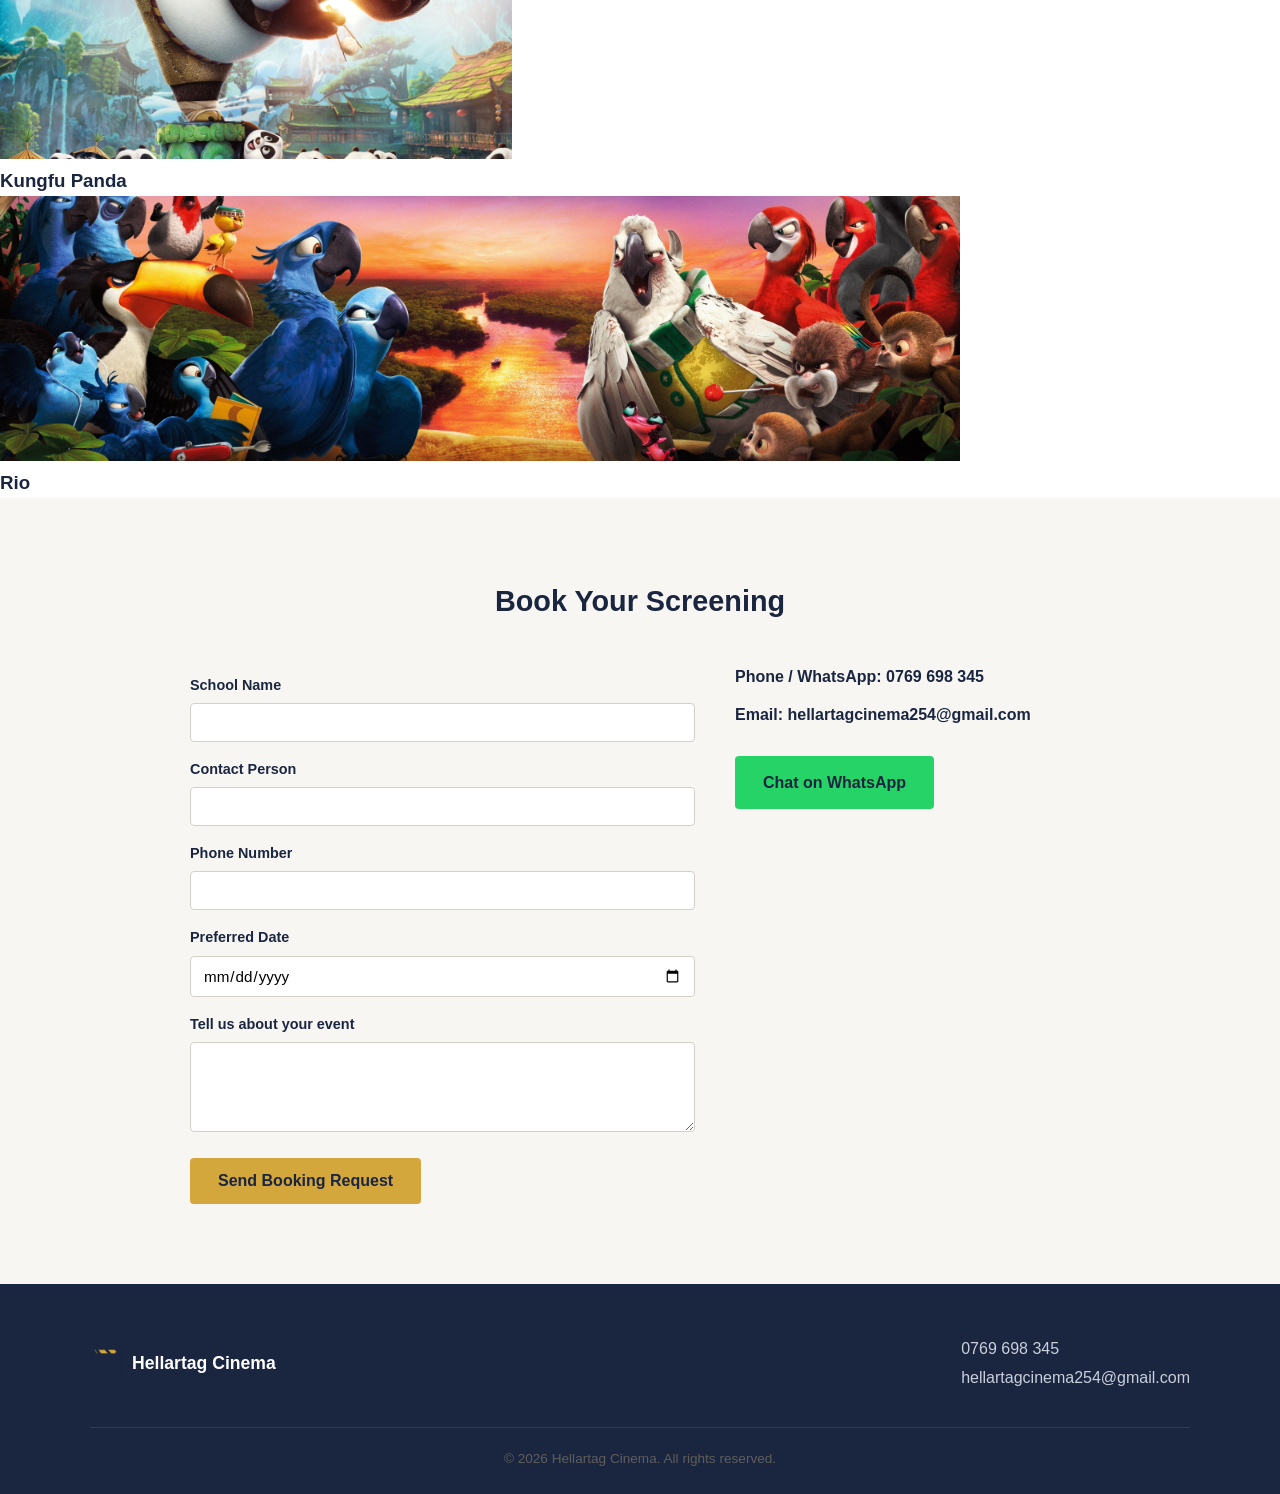
==== commit e1e31919: "Update index.html" ====
--- a/index.html
+++ b/index.html
@@ -56,13 +56,9 @@
 
 <section class="we-serve">
   <div class="we-serve-image">
-    <img src="images/we-serve.jpeg" alt="Students watching a movie screening in a school hall">
-  </div>
-  <div class="we-serve-image">
-    <img src ="images/Noble%20pic%20one.jpeg" alt="Hellartag Cinema screening in a school hall">
-  </div>
-  <div class="we-serve-image">
-    <img src ="images/Noble%20two.jpeg" alt="Hellartag Cinema screening">
+    <img src="images/we-serve.jpeg">
+    <img src ="images/Noble%20pic%20one.jpeg" >
+    <img src ="images/Noble%20two.jpeg">
   </div>
 </section>
 
@@ -108,43 +104,31 @@
   </div>
 </section>
 
-  <section class="sample-movies" id="movies"
+  <section class="sample-movies" >
     <h2>Sample Films We Offer</h2>
-    <div class="movies-grid">
-      <div class="movie-card">
-        <img width=30% src="images/movie1.jpg" alt="The Boss Baby" 
-          <br>
+   <div class="movie-card">
+        <img width=30% src="images/movie1.jpg" > 
           <h3>The Boss Baby</h3>
-      </div>
-      <div class="movie-card">
-        <img width=30% src ="images/movie2.jpg" alt="Mr Peabody and Sherman" <br>
+    
+        <img width=30% src ="images/movie2.jpg" > 
           <h3>Mr Peabody and Sherman</h3>
-      </div>
+  
+        <img width=30% src="images/movie3.jpg" >
+          <h3>Captain Underpants</h3>
+    
+        <img width=30% src="images/movie4.jpg" >
+          <h3>Turbo</h3>
 
-      <div class="movie-card">
-        <img width=30% src="images/movie3.jpg" alt="Captain Underpants" <br>
-          <h3>Captain Underpants</h3>
-      </div>
 
-      <div class="movie-card">
-        <img width=30% src="images/movie4.jpg" alt="Turbo" <br>
-          <h3>Turbo</h3>
-      </div>
+        <img width=40% src="images/movie5.jpg" >
+          <h3>Tinker Bell</h3>
+  
+        <img width=40% src="images/movie6.jpg" >
+          <h3>Kungfu Panda</h3>
 
-      <div class="movie-card">
-        <img width=40% src="images/movie5.jpg" alt="Tinker Bell" <br>
-          <h3>Tinker Bell</h3>
-      </div>
-
-      <div class="movie-card">
-        <img width=40% src="images/movie6.jpg" alt="Kungfu Panda" <br>
-          <h3>Kungfu Panda</h3>
-      </div>
-
-      <div class="movie-card">
-        <img width=75% src="images/movie7.jpg" alt="Rio" <br>
+        <img width=75% src="images/movie7.jpg" >
           <h3>Rio</h3>
-      </div>
+     
 
     </div>
 
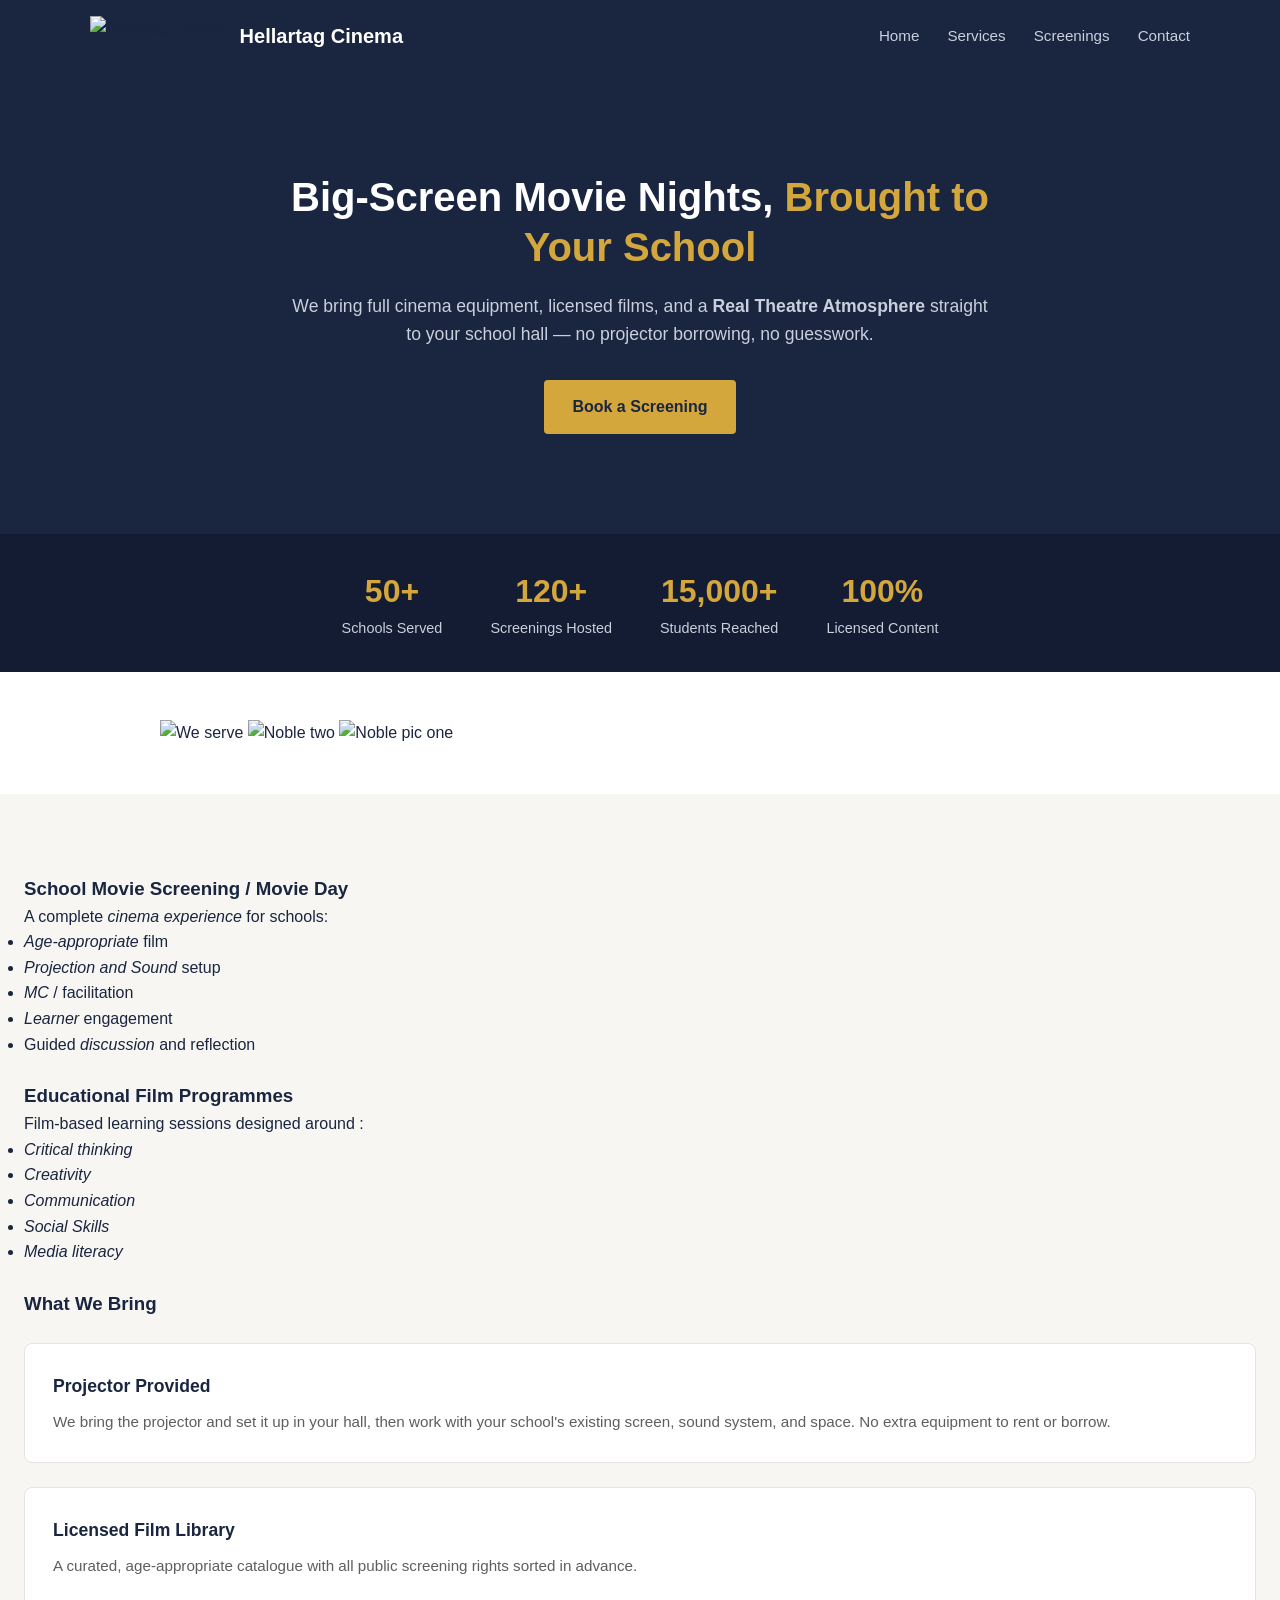
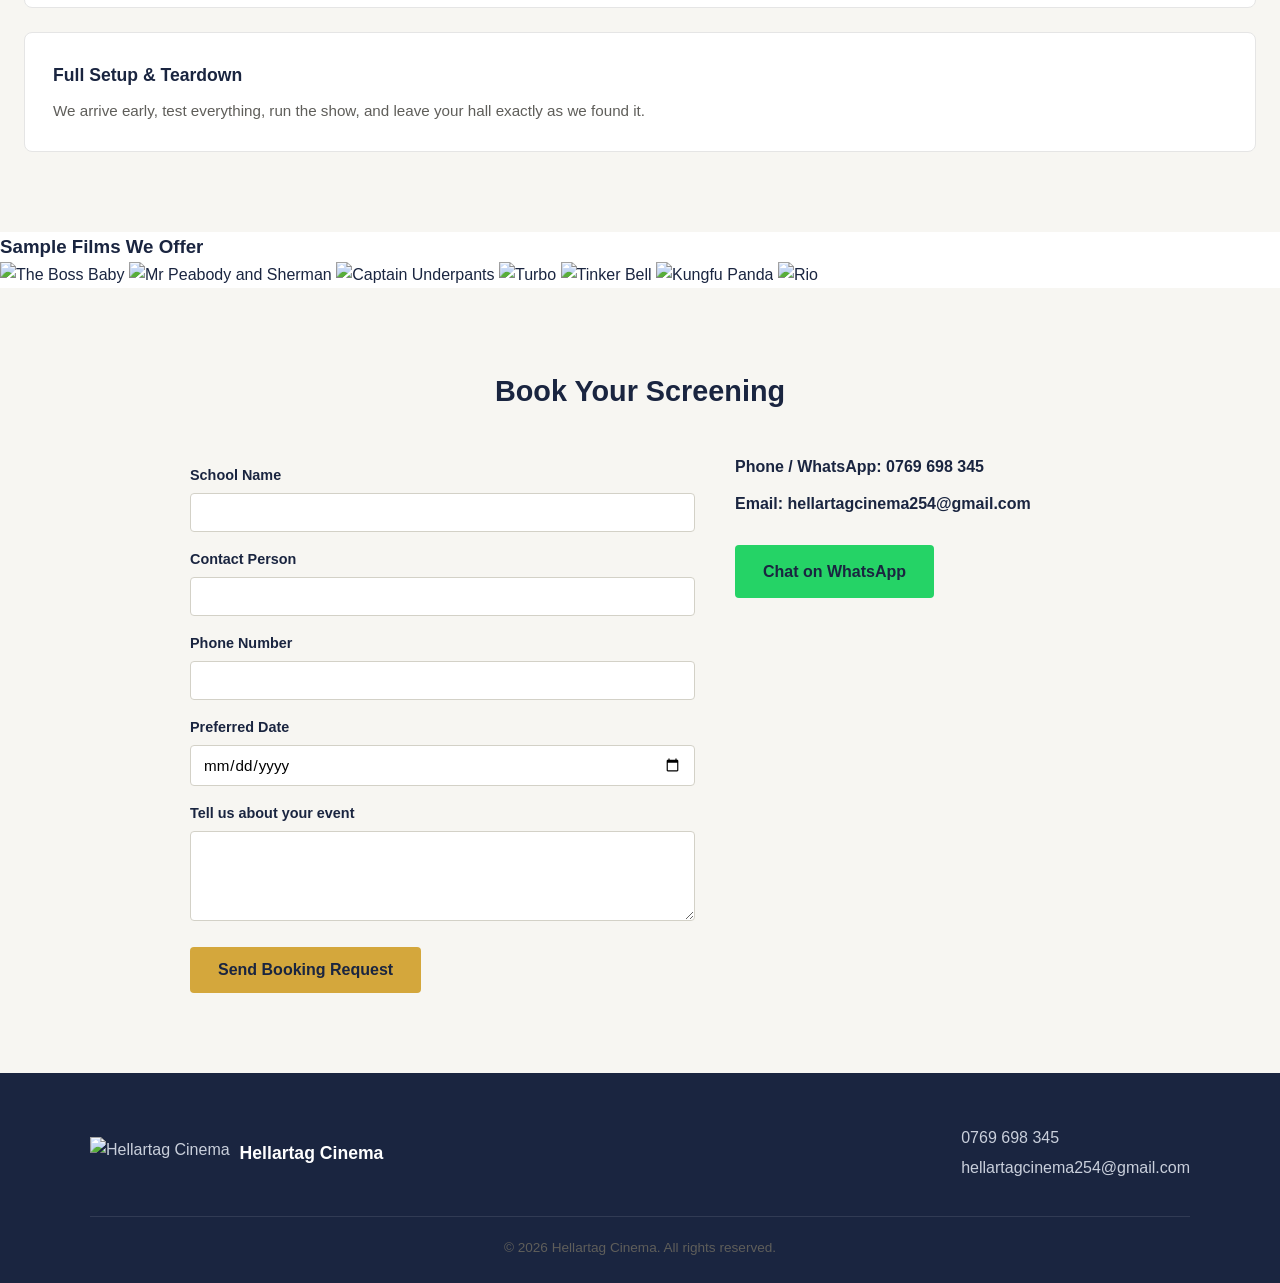
==== commit 9f203d98: "Update index.html" ====
--- a/index.html
+++ b/index.html
@@ -12,7 +12,7 @@
 <header class="site-header">
   <div class="header-content">
     <div class="brand">
-      <img src="images/logo.png" alt="Hellartag Cinema" class="brand-logo">
+      <img src="Images/logo.png" alt="Hellartag Cinema" class="brand-logo">
       <span class="brand-name">Hellartag Cinema</span>
     </div>
     <nav class="main-nav">
@@ -30,7 +30,7 @@
 <section class="hero" id="hero">
   <div class="hero-content">
     <h1>Big-Screen Movie Nights, <span class="gold">Brought to Your School</span></h1>
-    <p class="hero-sub">We bring full cinema equipment, licensed films, and a real theatre atmosphere straight to your school hall — no projector borrowing, no guesswork.</p>
+    <p class="hero-sub">We bring full cinema equipment, licensed films, and a <strong>Real Theatre Atmosphere</strong> straight to your school hall — no projector borrowing, no guesswork.</p>
     <a href="#contact" class="btn btn-primary">Book a Screening</a>
   </div>
 </section>
@@ -55,24 +55,24 @@
 </section>
 
 <section class="we-serve">
-  <div class="we-serve-image">
-    <img src="images/we-serve.jpeg">
-    <img src ="images/Noble%20pic%20one.jpeg" >
-    <img src ="images/Noble%20two.jpeg">
-  </div>
+    <div class="we-served">
+        <img src="Images/we-serve.jpeg" alt="We serve" class="tall">
+        <img src="Images/Noble%20two.jpeg" alt="Noble two" class="mid">
+        <img src="Images/Noble%20pic%20one.jpeg" alt="Noble pic one" >
+    </div>
 </section>
 
 <section class="services" id="services">
   <div class="services-grid">
    <div class="Service-card">
-    <h2>School Movie Screening / Movie Day</h2>
-     <p>A complete cinema experience for schools:</p>
+    <h3>School Movie Screening / Movie Day</h3>
+     <p>A complete <em>cinema experience</em> for schools:</p>
        <ul>
-        <li>Age-appropriate film</li>
-         <li>Projection and Sound setup</li>
-          <li>MC / facilitation</li>
-           <li>Learner engagement</li>
-            <li>Guided discussion and reflection</li>
+        <li><em>Age-appropriate</em> film</li>
+         <li><em>Projection and Sound</em> setup</li>
+          <li><em>MC</em> / facilitation</li>
+           <li><em>Learner</em> engagement</li>
+            <li>Guided <em>discussion</em> and reflection</li>
        </ul>
    </div>
 
@@ -80,56 +80,41 @@
     <h3>Educational Film Programmes</h3>
     <p>Film-based learning sessions designed around :</p>
     <ul>
-      <li>Critical thinking</li>
-      <li>Creativity</li>
-      <li>Communication</li>
-      <Li>Social Skills</Li>
-      <li>Media literacy</li>
+      <li><i>Critical thinking</i></li>
+      <li><i>Creativity</i></li>
+      <li><i>Communication</i></li>
+      <Li><i>Social Skills</i></Li>
+      <li><i>Media literacy</i></li>
     </ul>
   </div>
      
   <h3>What We Bring</h3>
    <div class="service-card">
-    <h4>Projector Provided</h4>
+    <h3>Projector Provided</h3>
      <p>We bring the projector and set it up in your hall, then work with your school's existing screen, sound system, and space. No extra equipment to rent or borrow.</p>
     </div>
     <div class="service-card">
-      <h5>Licensed Film Library</h5>
+      <h4>Licensed Film Library</h3>
       <p>A curated, age-appropriate catalogue with all public screening rights sorted in advance.</p>
     </div>
     <div class="service-card">
-      <h6>Full Setup &amp; Teardown</h6>
+      <h3>Full Setup &amp; Teardown</h3>
       <p>We arrive early, test everything, run the show, and leave your hall exactly as we found it.</p>
     </div>
   </div>
 </section>
 
   <section class="sample-movies" >
-    <h2>Sample Films We Offer</h2>
-   <div class="movie-card">
-        <img width=30% src="images/movie1.jpg" > 
-          <h3>The Boss Baby</h3>
+    <h3>Sample Films We Offer</h3>
+   <div class="slideshow">
+        <img  src="Images/movie1.jpg" class="slide-active" alt="The Boss Baby"> 
+        <img  src ="Images/movie2.jpg" class="slide" alt="Mr Peabody and Sherman">  
+        <img src="Images/movie3.jpg"  class="slide" alt="Captain Underpants"> 
+        <img src="Images/movie4.jpg" class="slide" alt="Turbo">
+        <img src="Images/movie5.jpg" class="slide" alt="Tinker Bell">
+        <img src="Images/movie6.jpg"  class="slide" alt="Kungfu Panda">
+        <img  src="Images/movie7.jpg"  class="slide" alt="Rio">
     
-        <img width=30% src ="images/movie2.jpg" > 
-          <h3>Mr Peabody and Sherman</h3>
-  
-        <img width=30% src="images/movie3.jpg" >
-          <h3>Captain Underpants</h3>
-    
-        <img width=30% src="images/movie4.jpg" >
-          <h3>Turbo</h3>
-
-
-        <img width=40% src="images/movie5.jpg" >
-          <h3>Tinker Bell</h3>
-  
-        <img width=40% src="images/movie6.jpg" >
-          <h3>Kungfu Panda</h3>
-
-        <img width=75% src="images/movie7.jpg" >
-          <h3>Rio</h3>
-     
-
     </div>
 
   </section>
@@ -167,7 +152,7 @@
 <footer class="site-footer">
   <div class="footer-content">
     <div class="footer-brand">
-      <img src="images/logo.png" alt="Hellartag Cinema" class="footer-logo">
+      <img src="Images/logo.png" alt="Hellartag Cinema" class="footer-logo">
       <p>Hellartag Cinema</p>
     </div>
 
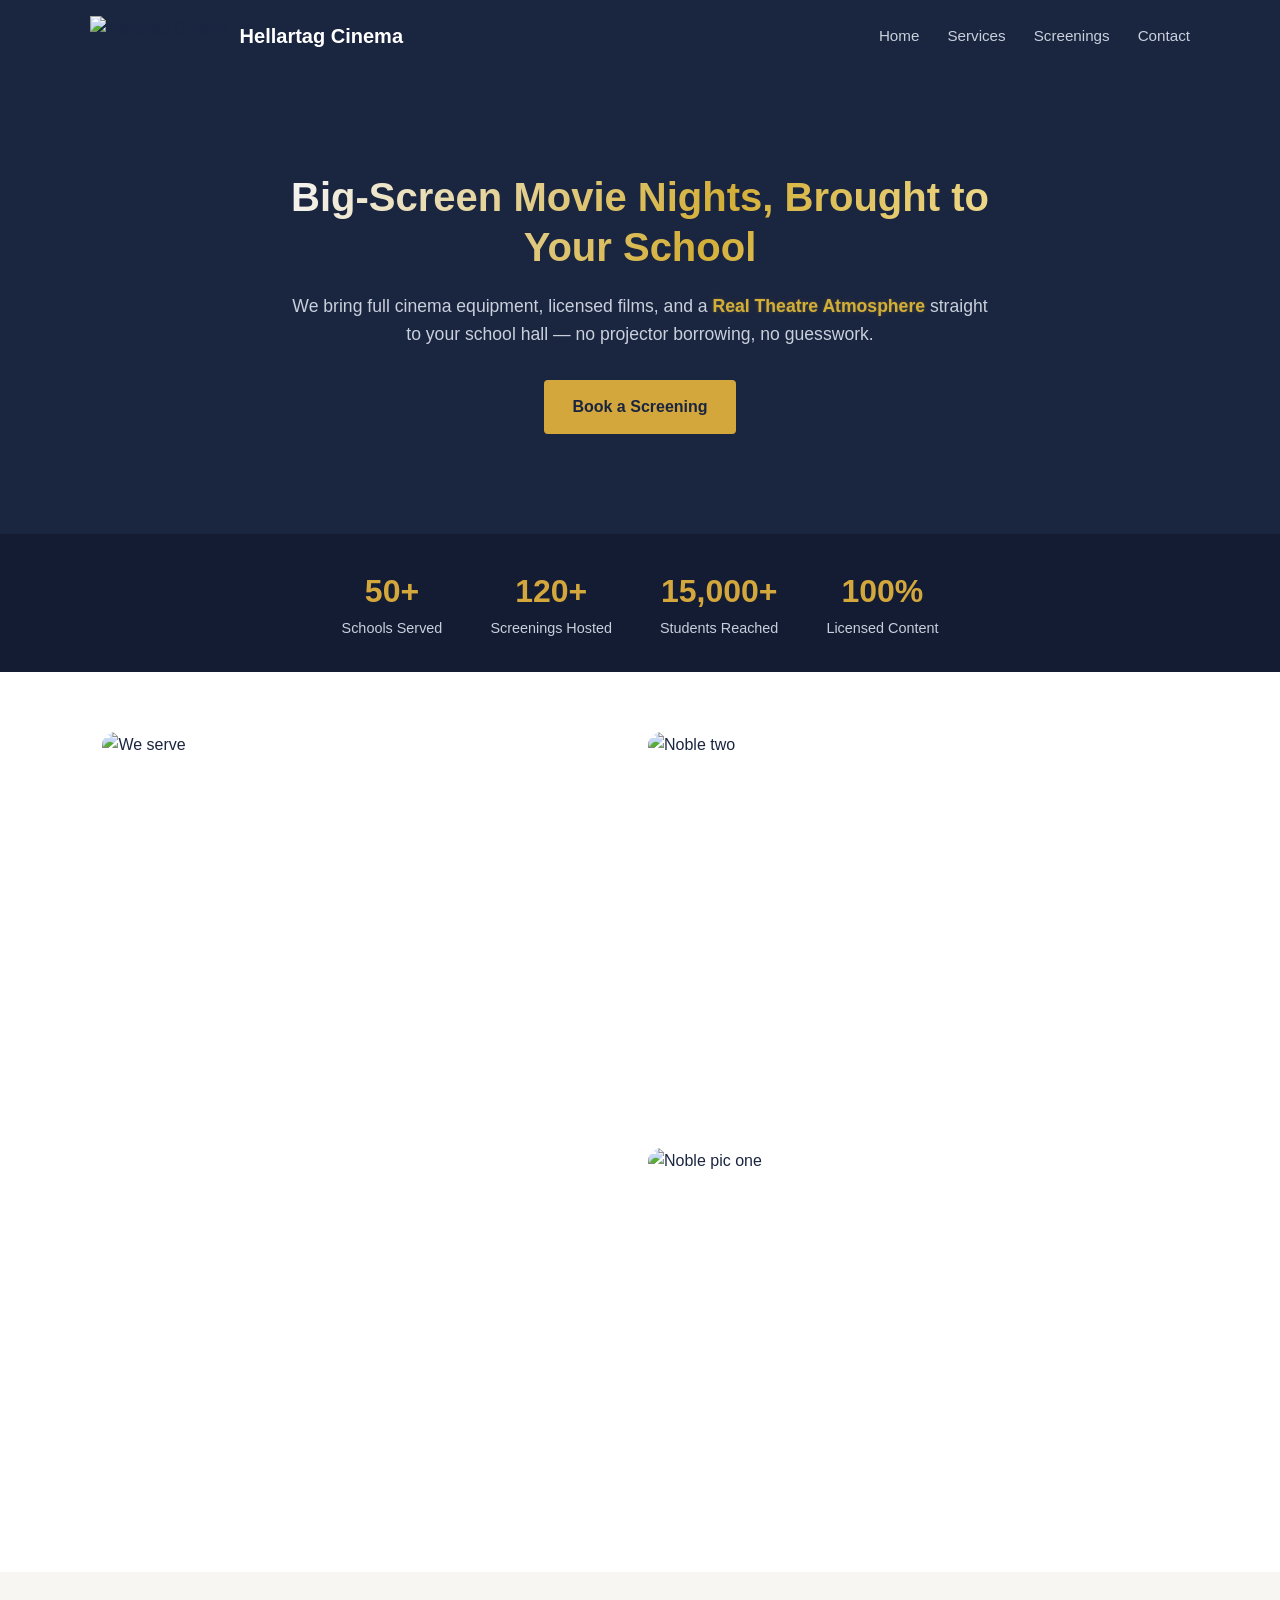
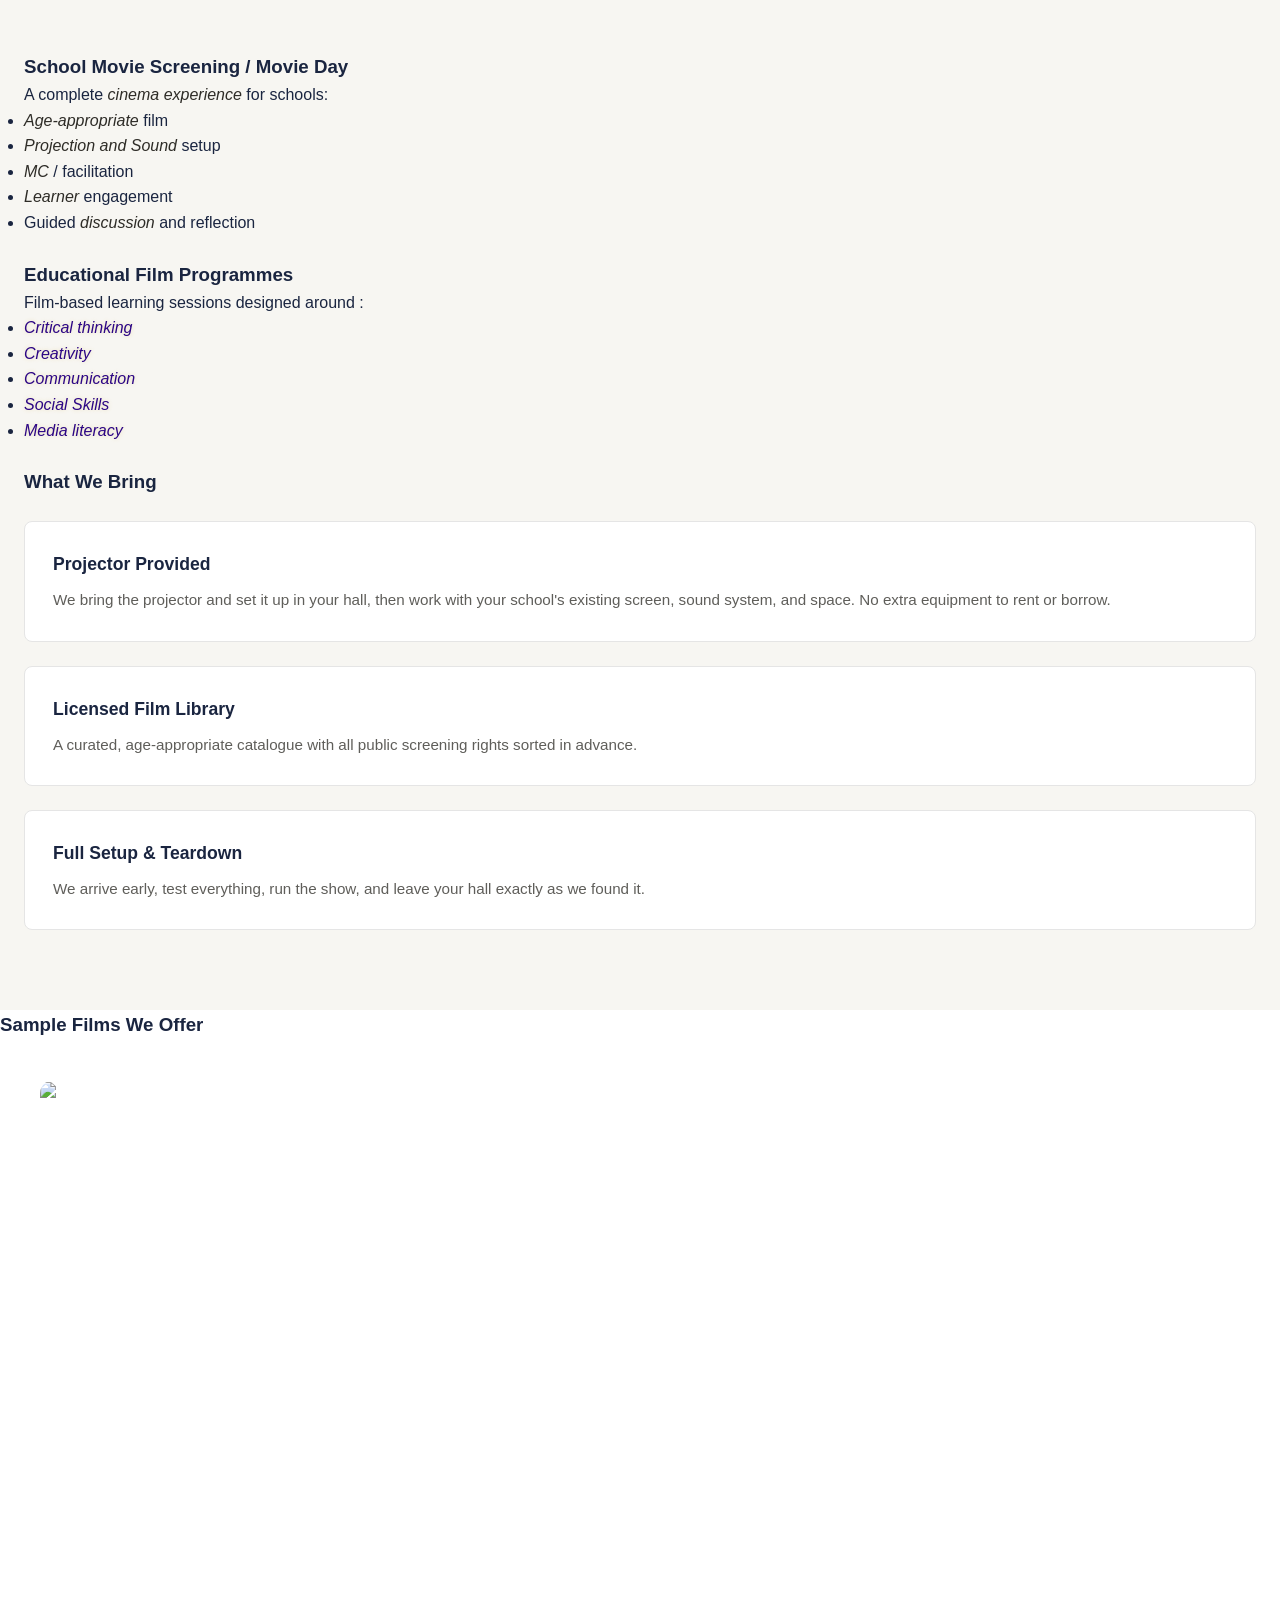
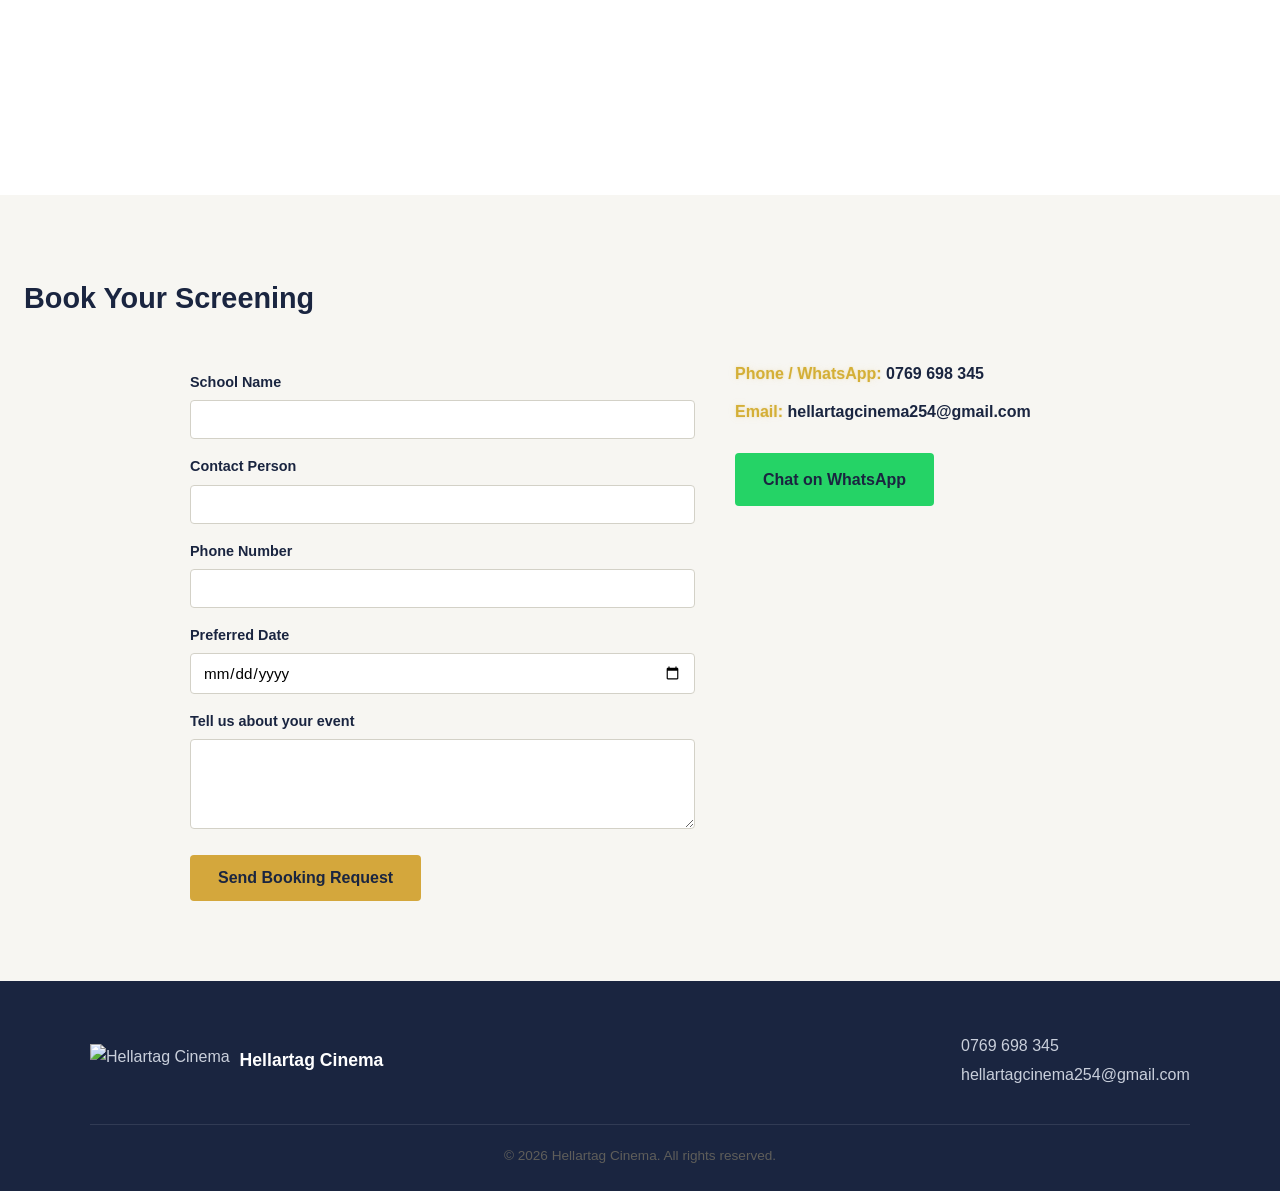
==== commit 8cc0c5d1: "Update index.html" ====
--- a/index.html
+++ b/index.html
@@ -107,13 +107,13 @@
   <section class="sample-movies" >
     <h3>Sample Films We Offer</h3>
    <div class="slideshow">
-        <img  src="Images/movie1.jpg" class="slide-active" alt="The Boss Baby"> 
-        <img  src ="Images/movie2.jpg" class="slide" alt="Mr Peabody and Sherman">  
-        <img src="Images/movie3.jpg"  class="slide" alt="Captain Underpants"> 
-        <img src="Images/movie4.jpg" class="slide" alt="Turbo">
-        <img src="Images/movie5.jpg" class="slide" alt="Tinker Bell">
-        <img src="Images/movie6.jpg"  class="slide" alt="Kungfu Panda">
-        <img  src="Images/movie7.jpg"  class="slide" alt="Rio">
+        <img  src="Images/movie1.jpg" class="slide-active"> 
+        <img  src ="Images/movie2.jpg" class="slide" >  
+        <img src="Images/movie3.jpg"  class="slide" > 
+        <img src="Images/movie4.jpg" class="slide" >
+        <img src="Images/movie5.jpg" class="slide" >
+        <img src="Images/movie6.jpg"  class="slide" >
+        <img  src="Images/movie7.jpg"  class="slide" >
     
     </div>
 
--- a/style.css
+++ b/style.css
@@ -147,24 +147,54 @@
   color: #C9CFDB;
 }
 
-/* We Serve - three equal photos side by side */
 .we-serve {
-  display: grid;
-  grid-template-columns: repeat(3, minmax(0, 1fr));
-  gap: 30px;
-  max-width: 992px;
-  margin: 0 auto;
-  padding: 48px 16px;
-}
-
-.we-serve-image img {
-  display: block;
-  width: 100%;
-  height: auto;
-  aspect-ratio: 1 / 1;
-  object-fit: cover;
-  border-radius: 8px;
-}
+    padding: 60px 8vw;
+    height: 900px;
+}
+
+.we-served {
+    display: grid;
+    grid-template-columns: 1fr 1fr;
+    grid-template-rows: 1fr 1fr;
+    gap: 16px;
+    height: 300px;
+
+    .mid {
+        height: 400px;
+    }
+}
+
+.we-served img {
+    position: relative;
+    width: 100%;
+    height: 100%;
+    object-fit: cover;
+    border-radius: 14px;
+    display: block;
+}
+
+.we-served .tall {
+    grid-row: 1 / 3;
+    height: 800px;
+}
+
+@media (max-width: 600px) {
+    .we-served {
+        grid-template-columns: 1fr;
+        grid-template-rows: none;
+        height: auto;
+    }
+
+    .we-served .tall {
+        grid-row: auto;
+        height: auto;
+    }
+
+    .we-served img {
+        height: 460px;
+    }
+}
+
 
 /* Services */
 .services {
@@ -230,6 +260,33 @@
   text-align: center;
   margin: 48px 0 24px;
   font-size: 1.4rem;
+}
+
+.slideshow {
+    position: relative;
+    width: 100%;
+    max-width: 1200px;
+    aspect-ratio: 16 / 9;
+    margin: 40px auto;
+    border-radius: 14px;
+    overflow: hidden;
+}
+
+.slide {
+    position: absolute;
+    top: 0;
+    left: 0;
+    width: 100%;
+    height: 100%;
+    border-radius: 15px;
+    object-fit: contain;
+    opacity: 0;
+    transition: opacity 1s ease;
+    background: transparent;
+}
+
+.slide.active {
+    opacity: 1;
 }
 
 .price-tag {
@@ -402,37 +459,412 @@
   color: #5F5E5A;
 }
 
-/* Mobile */
-@media (max-width: 768px) {
-  .main-nav {
-    display: none;
-    flex-direction: column;
+/* ==============================================
+   BLACKICE TECH — LUXURY MOTION SET
+   NAVY BLUE | GOLD | CERAMIC WHITE | BLACK
+   ============================================== */
+
+
+/* H1 — GOLD SHIMMER */
+h1 {
+    background: linear-gradient(
+        110deg,
+        #f5f5f5 20%,
+        #d4af37 40%,
+        #fff5cc 50%,
+        #d4af37 60%,
+        #f5f5f5 80%
+    );
+
+    background-size: 200% auto;
+    background-clip: text;
+    -webkit-background-clip: text;
+    color: transparent;
+    -webkit-text-fill-color: transparent;
+
+    animation: goldSweep 5s linear infinite;
+}
+
+@keyframes goldSweep {
+    to {
+        background-position: 200% center;
+    }
+}
+
+
+/* H2 — CINEMATIC ENTRANCE */
+h2 {
+    animation: cinematicEntry 1.5s cubic-bezier(.16, 1, .3, 1) both;
+}
+
+@keyframes cinematicEntry {
+    from {
+        opacity: 0;
+        transform: translateX(-40px);
+        filter: blur(8px);
+    }
+
+    to {
+        opacity: 1;
+        transform: translateX(0);
+        filter: blur(0);
+    }
+}
+
+
+/* H3 — ORBIT PULSE */
+h3 {
+    animation: orbitPulse 4s ease-in-out infinite;
+}
+
+@keyframes orbitPulse {
+    0%, 100% {
+        transform: scale(1);
+    }
+
+    50% {
+        transform: scale(1.035);
+    }
+}
+
+
+/* LI — GOLD HOVER TRAIL */
+li {
+    position: relative;
+    transition: color 0.4s ease, transform 0.4s ease;
+}
+
+li::after {
+    content: "";
     position: absolute;
-    top: 100%;
     left: 0;
-    right: 0;
-    background: #1A2540;
-    padding: 16px 24px;
-    gap: 16px;
-  }
-  .main-nav.open { display: flex; }
-  .nav-toggle { display: flex; }
-  .services-grid { grid-template-columns: 1fr; }
-  .screenings-grid { grid-template-columns: 1fr 1fr; }
-  .hero h1 { font-size: 1.9rem; }
-  .we-serve { gap: 12px; padding: 32px 12px; }
-  .movies-grid { grid-template-columns: repeat(3, 1fr); }
-}
-
-@media (max-width: 480px) {
-  .screenings-grid { grid-template-columns: 1fr; }
-  .footer-content { flex-direction: column; align-items: center; text-align: center; }
-  .we-serve { gap: 8px; padding: 24px 10px; }
-  .movies-grid { grid-template-columns: repeat(2, 1fr); }
-}
-
-
-
-
-
-
+    bottom: -4px;
+
+    width: 0;
+    height: 2px;
+
+    background: linear-gradient(
+        90deg,
+        #b8860b,
+        #fff2b0,
+        #d4af37
+    );
+
+    transition: width 0.5s ease;
+}
+
+li:hover {
+    color: #d4af37;
+    transform: translateX(6px);
+}
+
+li:hover::after {
+    width: 100%;
+}
+
+
+/* P — FOCUS REVEAL */
+p {
+    animation: focusReveal 1.8s ease both;
+}
+
+@keyframes focusReveal {
+    from {
+        opacity: 0;
+        filter: blur(5px);
+    }
+
+    to {
+        opacity: 1;
+        filter: blur(0);
+    }
+}
+
+
+/* ==========================================
+   BLACKICE TECH — HEADING MOTION COLLECTION
+   H1: FLOATING GOLD
+   H2: LETTER EXPANSION
+   H3: DANCING
+   H4: SHAKE
+   ========================================== */
+
+
+/* H1 — FLOATING GOLD */
+
+h1 {
+    display: inline-block;
+
+    background: linear-gradient(
+        120deg,
+        #f5f5f5,
+        #d4af37,
+        #fff4c2,
+        #b8860b,
+        #f5f5f5
+    );
+
+    background-size: 250% auto;
+    background-clip: text;
+    -webkit-background-clip: text;
+    -webkit-text-fill-color: transparent;
+
+    animation:
+        h1Float 4s ease-in-out infinite,
+        h1GoldShine 6s linear infinite;
+}
+
+@keyframes h1Float {
+    0%, 100% {
+        transform: translateY(0);
+    }
+
+    50% {
+        transform: translateY(-12px);
+    }
+}
+
+@keyframes h1GoldShine {
+    to {
+        background-position: 250% center;
+    }
+}
+
+
+/* H2 — LETTER EXPANSION / CONTRACT */
+
+h2 {
+    display: inline-block;
+    animation: h2LetterMotion 5s ease-in-out infinite;
+}
+
+@keyframes h2LetterMotion {
+    0%, 100% {
+        letter-spacing: 0px;
+        transform: scale(1);
+        opacity: 0.9;
+    }
+
+    50% {
+        letter-spacing: 5px;
+        transform: scale(1.04);
+        opacity: 1;
+    }
+}
+
+
+/* H3 — DANCING */
+
+h3 {
+    display: inline-block;
+    transform-origin: center;
+
+    animation: h3Dance 3s ease-in-out infinite;
+}
+
+@keyframes h3Dance {
+    0%, 100% {
+        transform: rotate(0deg) translateY(0);
+    }
+
+    20% {
+        transform: rotate(-3deg) translateY(-5px);
+    }
+
+    40% {
+        transform: rotate(3deg) translateY(0);
+    }
+
+    60% {
+        transform: rotate(-2deg) translateY(-4px);
+    }
+
+    80% {
+        transform: rotate(2deg) translateY(0);
+    }
+}
+
+
+/* H4 — SHAKE */
+
+h4 {
+    display: inline-block;
+
+    animation: h4Shake 5s ease-in-out infinite;
+}
+
+@keyframes h4Shake {
+    0%, 90%, 100% {
+        transform: translateX(0);
+    }
+
+    91% {
+        transform: translateX(-4px);
+    }
+
+    92% {
+        transform: translateX(4px);
+    }
+
+    93% {
+        transform: translateX(-5px);
+    }
+
+    94% {
+        transform: translateX(5px);
+    }
+
+    95% {
+        transform: translateX(-3px);
+    }
+
+    96% {
+        transform: translateX(3px);
+    }
+
+    97% {
+        transform: translateX(0);
+    }
+}
+
+
+/* REDUCED MOTION ACCESSIBILITY */
+
+@media (prefers-reduced-motion: reduce) {
+    h1, h2, h3, h4 {
+        animation: none !important;
+    }
+}
+
+/* =========================================
+   BLACKICE TECH — LUXURY TEXT ANIMATIONS
+   STRONG | EM | I
+   NAVY BLUE | GOLD | CERAMIC WHITE | BLACK
+   ========================================= */
+
+
+/* STRONG — METALLIC GOLD PULSE */
+
+strong {
+    color: #d4af37;
+
+    text-shadow:
+        0 0 2px rgba(212, 175, 55, 0.3),
+        0 0 8px rgba(212, 175, 55, 0.15);
+
+    animation: strongGoldPulse 3s ease-in-out infinite;
+}
+
+@keyframes strongGoldPulse {
+    0%, 100% {
+        text-shadow:
+            0 0 2px rgba(212, 175, 55, 0.2),
+            0 0 5px rgba(212, 175, 55, 0.1);
+    }
+
+    50% {
+        text-shadow:
+            0 0 5px rgba(212, 175, 55, 0.7),
+            0 0 15px rgba(212, 175, 55, 0.4);
+    }
+}
+
+
+/* EM — ELEGANT GOLD UNDERLINE */
+
+em {
+    position: relative;
+    color: #2e2c27;
+    text-decoration: none;
+}
+
+em::after {
+    content: "";
+
+    position: absolute;
+    left: 0;
+    bottom: -3px;
+
+    width: 100%;
+    height: 1px;
+
+    background: linear-gradient(
+        90deg,
+        transparent,
+        #d4af37,
+        #64540a,
+        #4d3c07,
+        transparent
+    );
+
+    transform: scaleX(0);
+    transform-origin: center;
+
+    animation: emUnderline 3s ease-in-out infinite;
+}
+
+@keyframes emUnderline {
+    0%, 100% {
+        transform: scaleX(0.2);
+        opacity: 0.4;
+    }
+
+    50% {
+        transform: scaleX(1);
+        opacity: 1;
+    }
+}
+
+
+/* I — ROTATING GOLD SHIMMER */
+
+i {
+    display: inline-block;
+
+    color: #2c0685;
+
+    text-shadow:
+        0 0 4px rgba(212, 175, 55, 0.3);
+
+    animation: italicShimmer 4s ease-in-out infinite;
+}
+
+@keyframes italicShimmer {
+    0%, 100% {
+        transform: rotate(0deg) translateY(0);
+        opacity: 0.85;
+    }
+
+    25% {
+        transform: rotate(2deg) translateY(-2px);
+    }
+
+    50% {
+        transform: rotate(0deg) translateY(0);
+        opacity: 1;
+    }
+
+    75% {
+        transform: rotate(-2deg) translateY(2px);
+    }
+}
+
+
+/* ACCESSIBILITY */
+
+@media (prefers-reduced-motion: reduce) {
+    strong, em, i {
+        animation: none !important;
+    }
+
+    em::after {
+        animation: none !important;
+        transform: scaleX(1);
+    }
+}
+
+
+
+
+
+
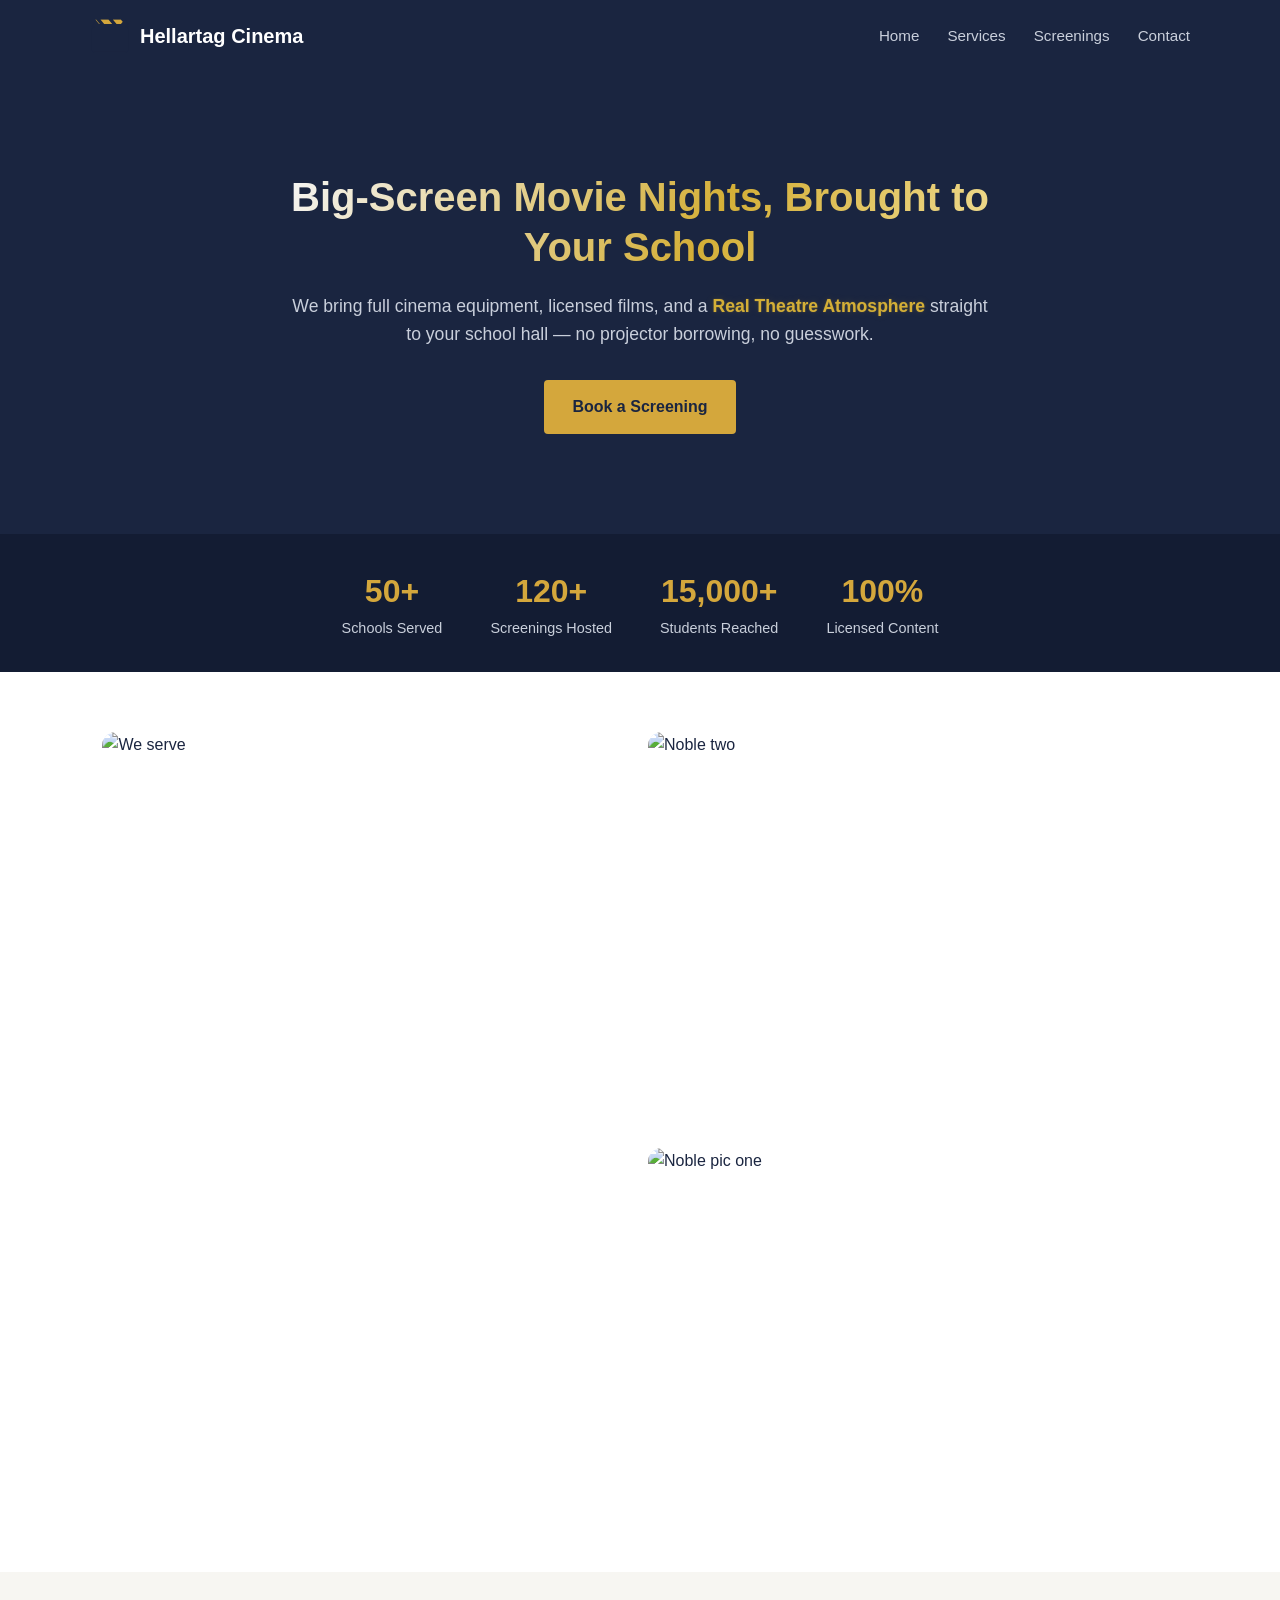
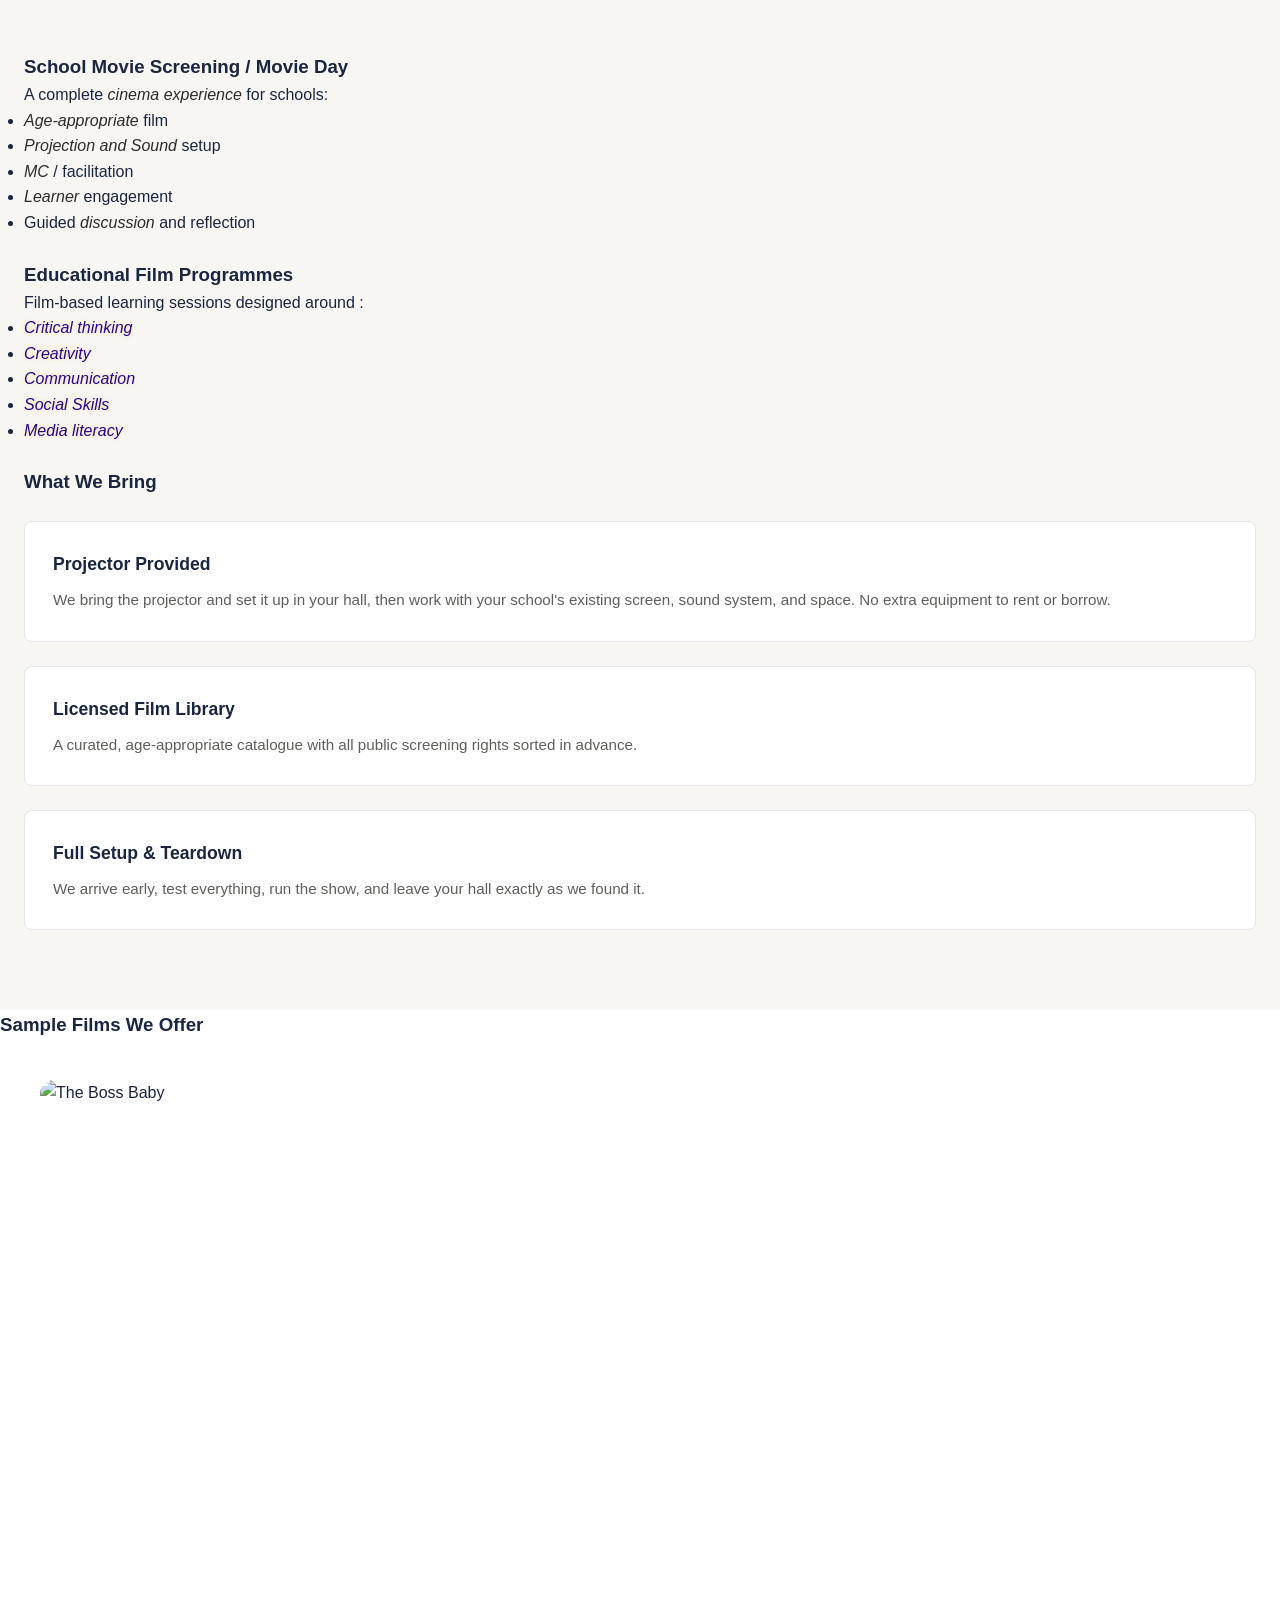
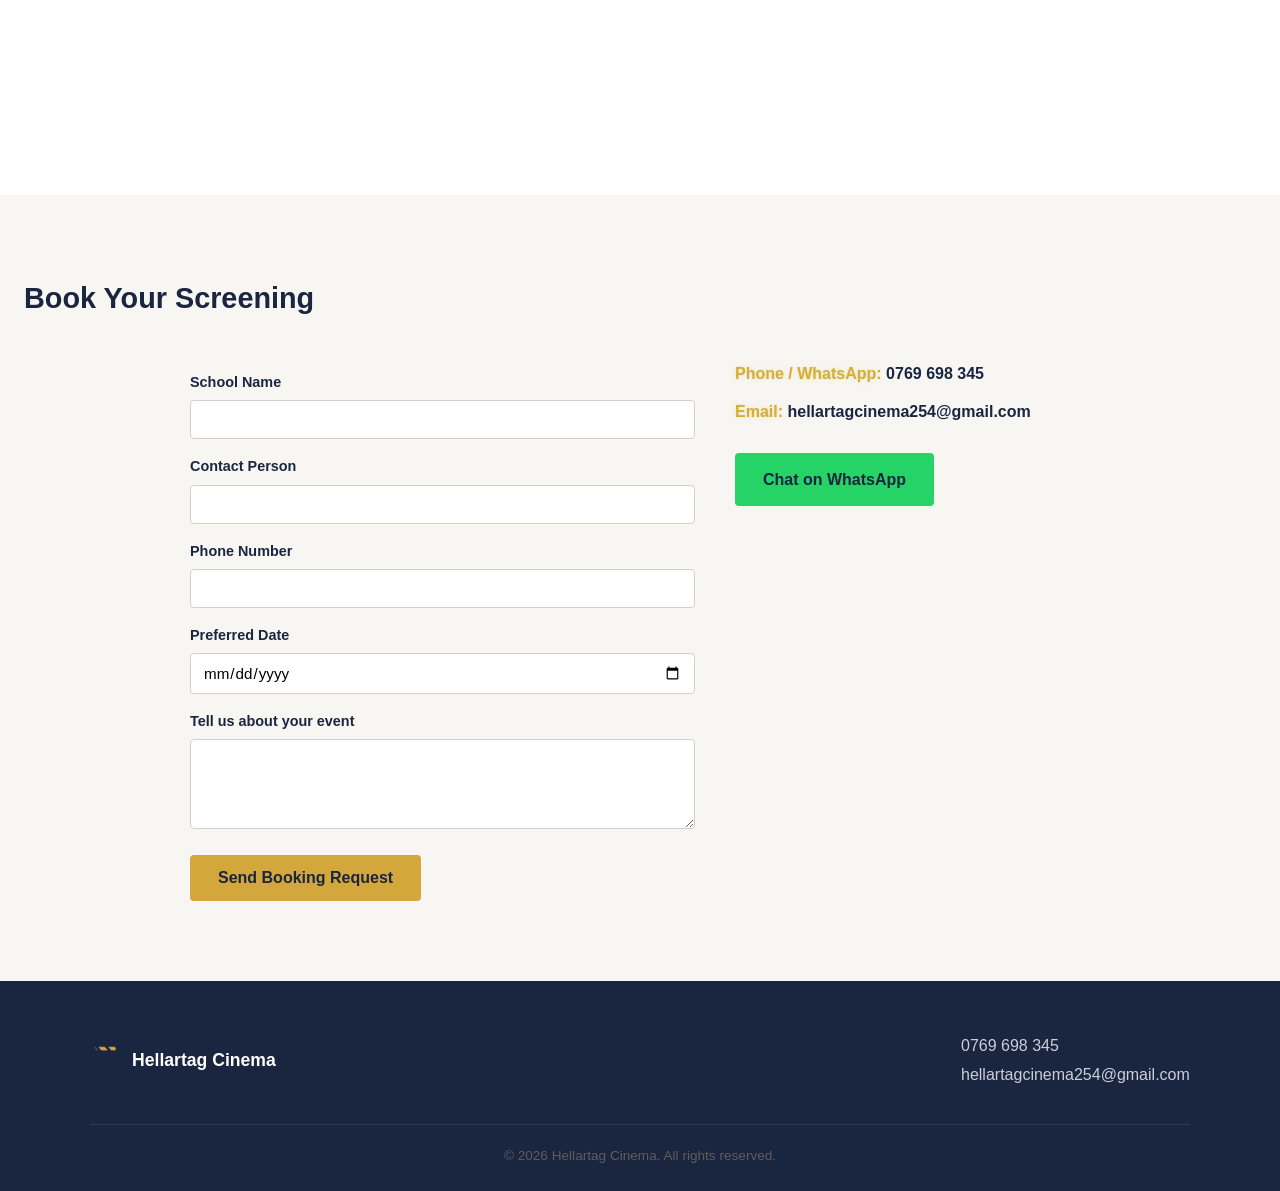
==== commit 43522dc2: "Update index.html" ====
--- a/index.html
+++ b/index.html
@@ -12,7 +12,7 @@
 <header class="site-header">
   <div class="header-content">
     <div class="brand">
-      <img src="Images/logo.png" alt="Hellartag Cinema" class="brand-logo">
+      <img src="logo.png" alt="Hellartag Cinema" class="brand-logo">
       <span class="brand-name">Hellartag Cinema</span>
     </div>
     <nav class="main-nav">
@@ -56,9 +56,9 @@
 
 <section class="we-serve">
     <div class="we-served">
-        <img src="Images/we-serve.jpeg" alt="We serve" class="tall">
-        <img src="Images/Noble%20two.jpeg" alt="Noble two" class="mid">
-        <img src="Images/Noble%20pic%20one.jpeg" alt="Noble pic one" >
+        <img src="we-serve.jpeg" alt="We serve" class="tall">
+        <img src="Noble%20two.jpeg" alt="Noble two" class="mid">
+        <img src="Noble%20pic%20one.jpeg" alt="Noble pic one" >
     </div>
 </section>
 
@@ -107,13 +107,13 @@
   <section class="sample-movies" >
     <h3>Sample Films We Offer</h3>
    <div class="slideshow">
-        <img  src="Images/movie1.jpg" class="slide-active"> 
-        <img  src ="Images/movie2.jpg" class="slide" >  
-        <img src="Images/movie3.jpg"  class="slide" > 
-        <img src="Images/movie4.jpg" class="slide" >
-        <img src="Images/movie5.jpg" class="slide" >
-        <img src="Images/movie6.jpg"  class="slide" >
-        <img  src="Images/movie7.jpg"  class="slide" >
+        <img  src="movie1.jpg" class="slide-active" alt="The Boss Baby"> 
+        <img  src ="movie2.jpg" class="slide" alt="Mr Peabody and Sherman">  
+        <img src="movie3.jpg"  class="slide" alt="Captain Underpants"> 
+        <img src="movie4.jpg" class="slide" alt="Turbo">
+        <img src="movie5.jpg" class="slide" alt="Tinker Bell">
+        <img src="movie6.jpg"  class="slide" alt="Kungfu Panda">
+        <img  src="movie7.jpg"  class="slide" alt="Rio">
     
     </div>
 
@@ -152,7 +152,7 @@
 <footer class="site-footer">
   <div class="footer-content">
     <div class="footer-brand">
-      <img src="Images/logo.png" alt="Hellartag Cinema" class="footer-logo">
+      <img src="logo.png" alt="Hellartag Cinema" class="footer-logo">
       <p>Hellartag Cinema</p>
     </div>
 
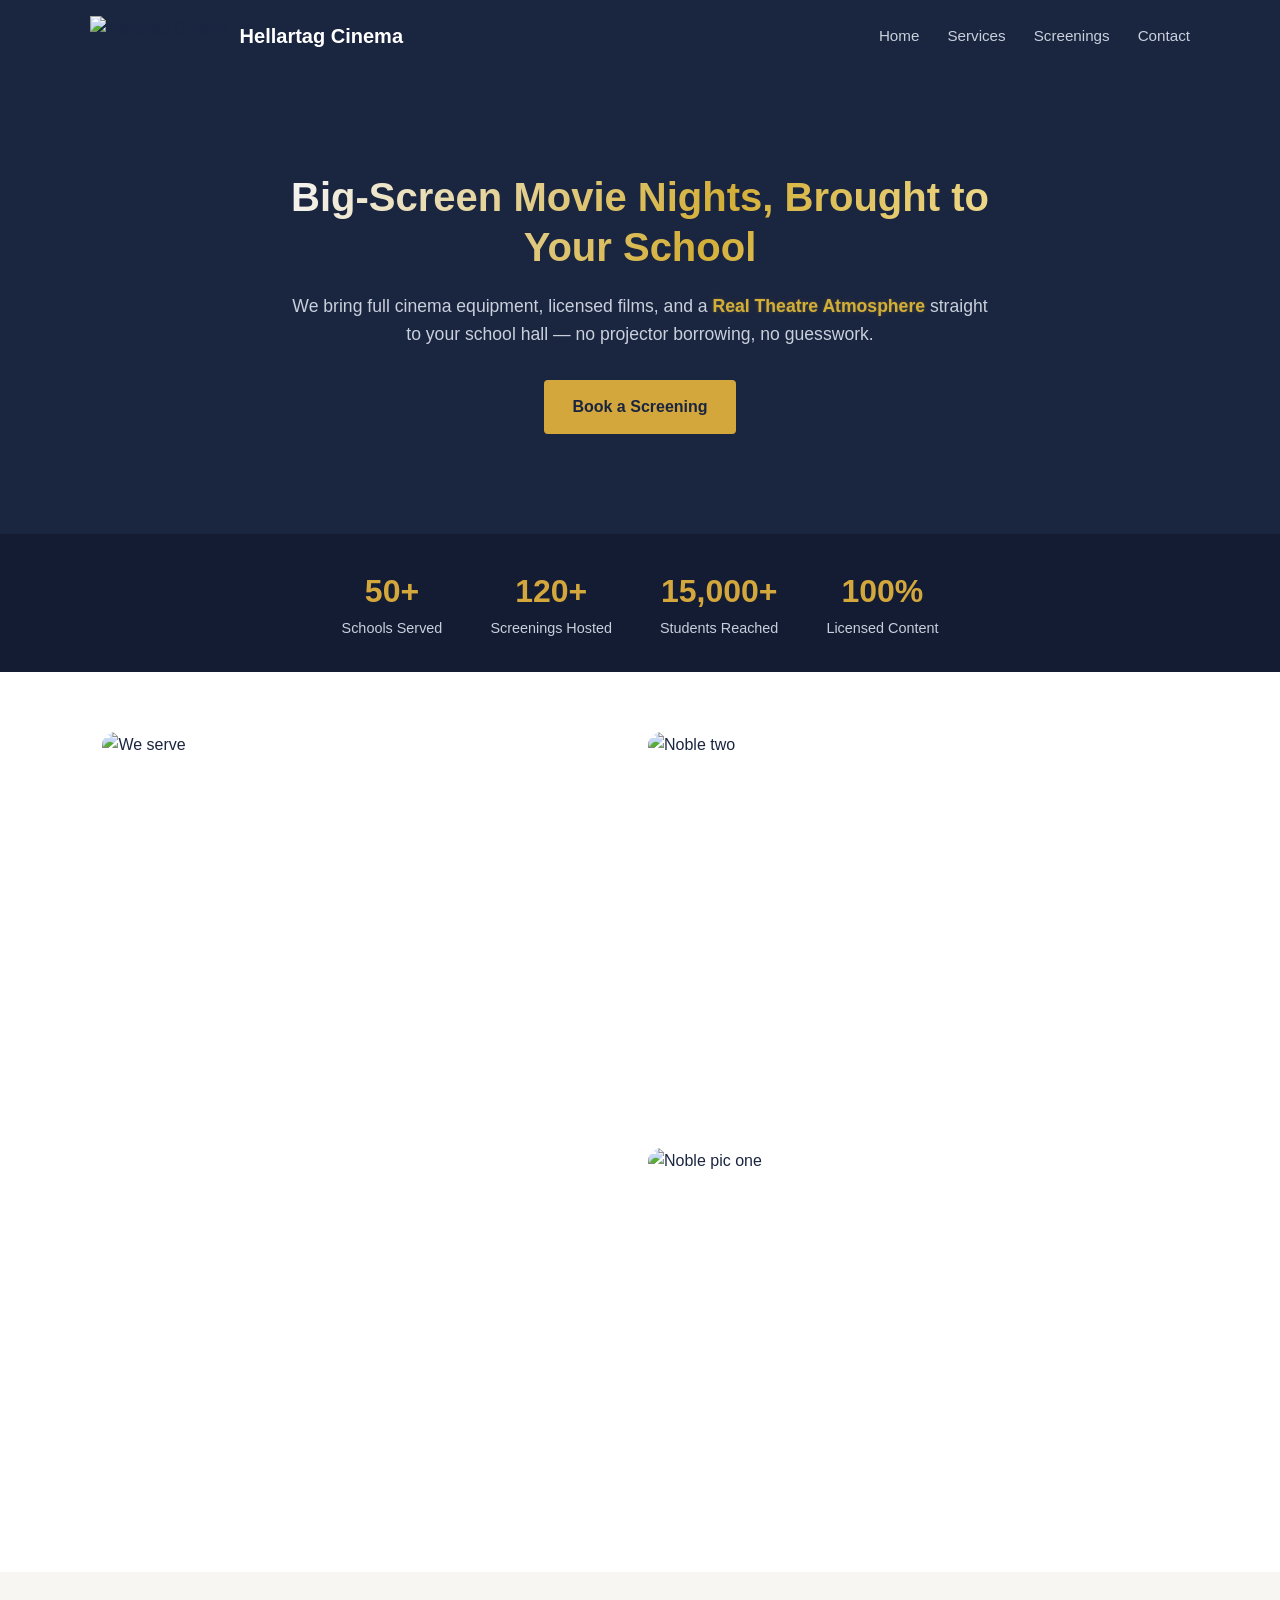
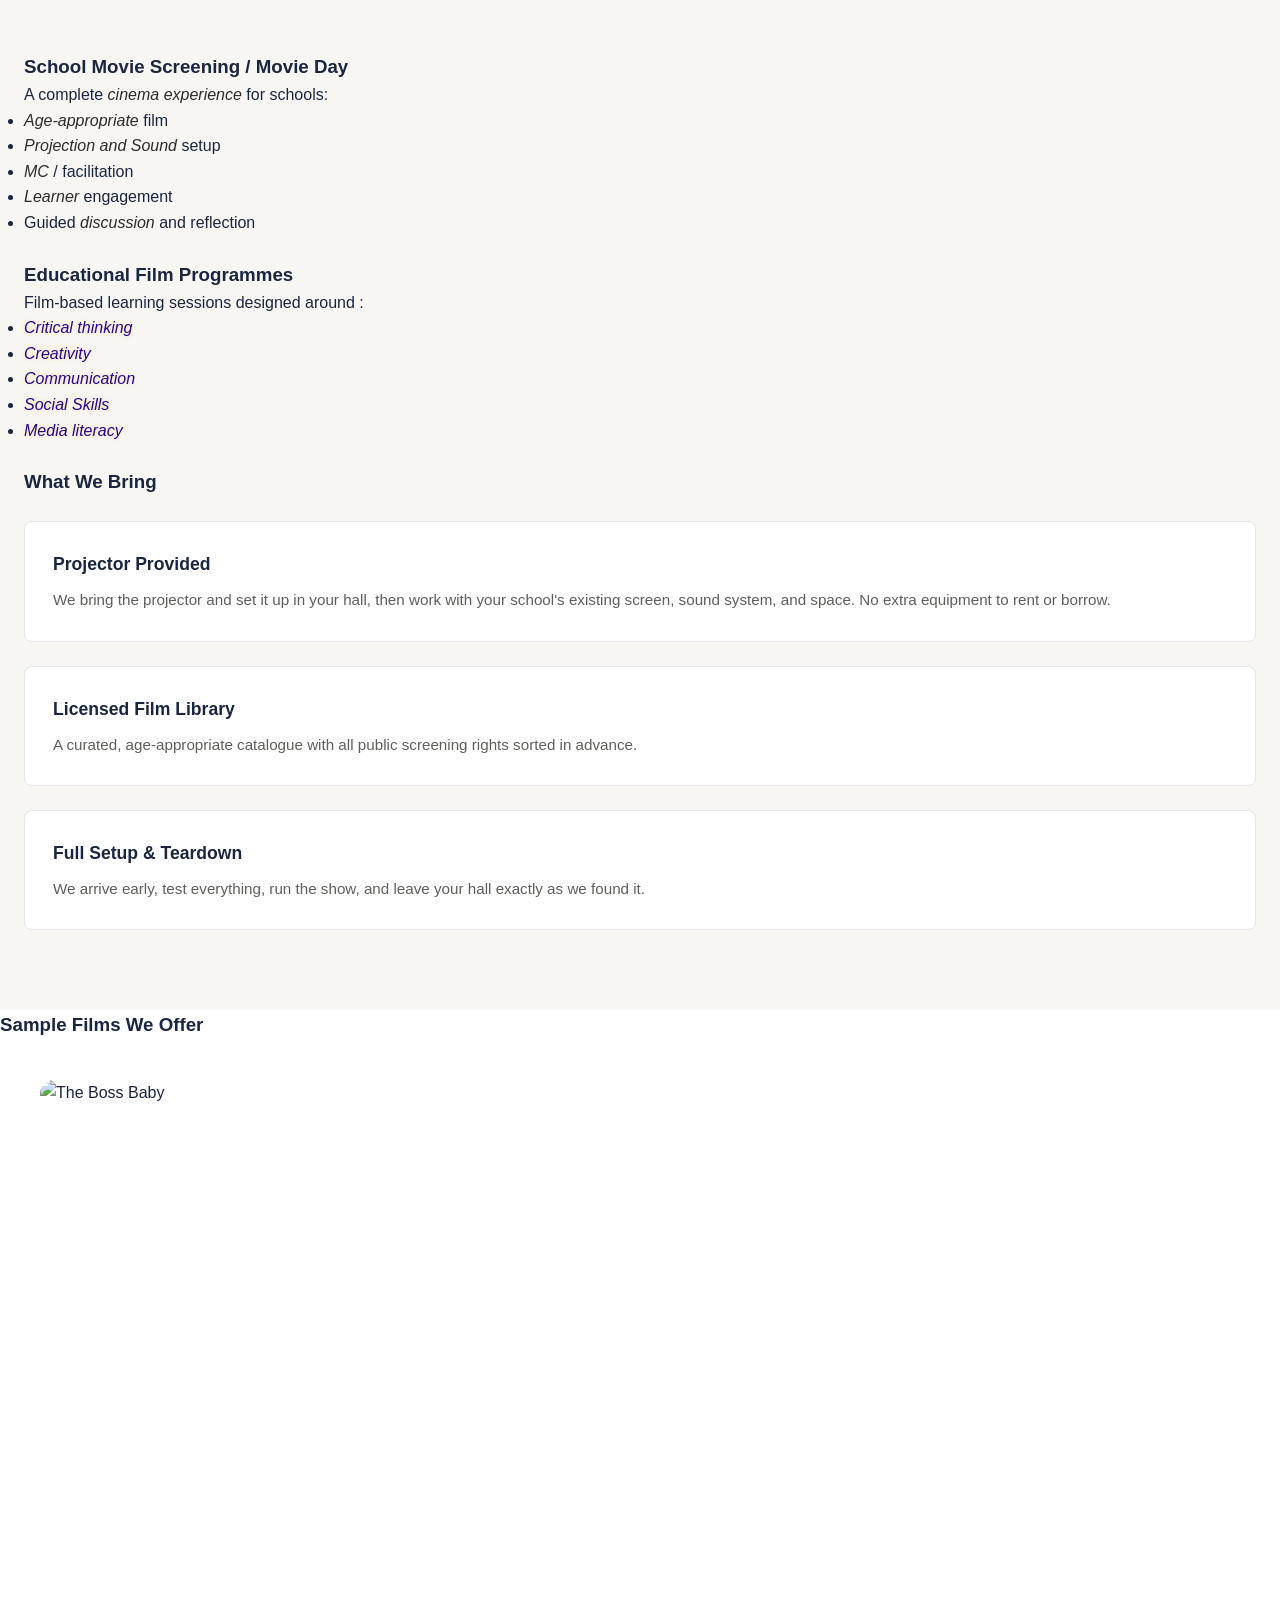
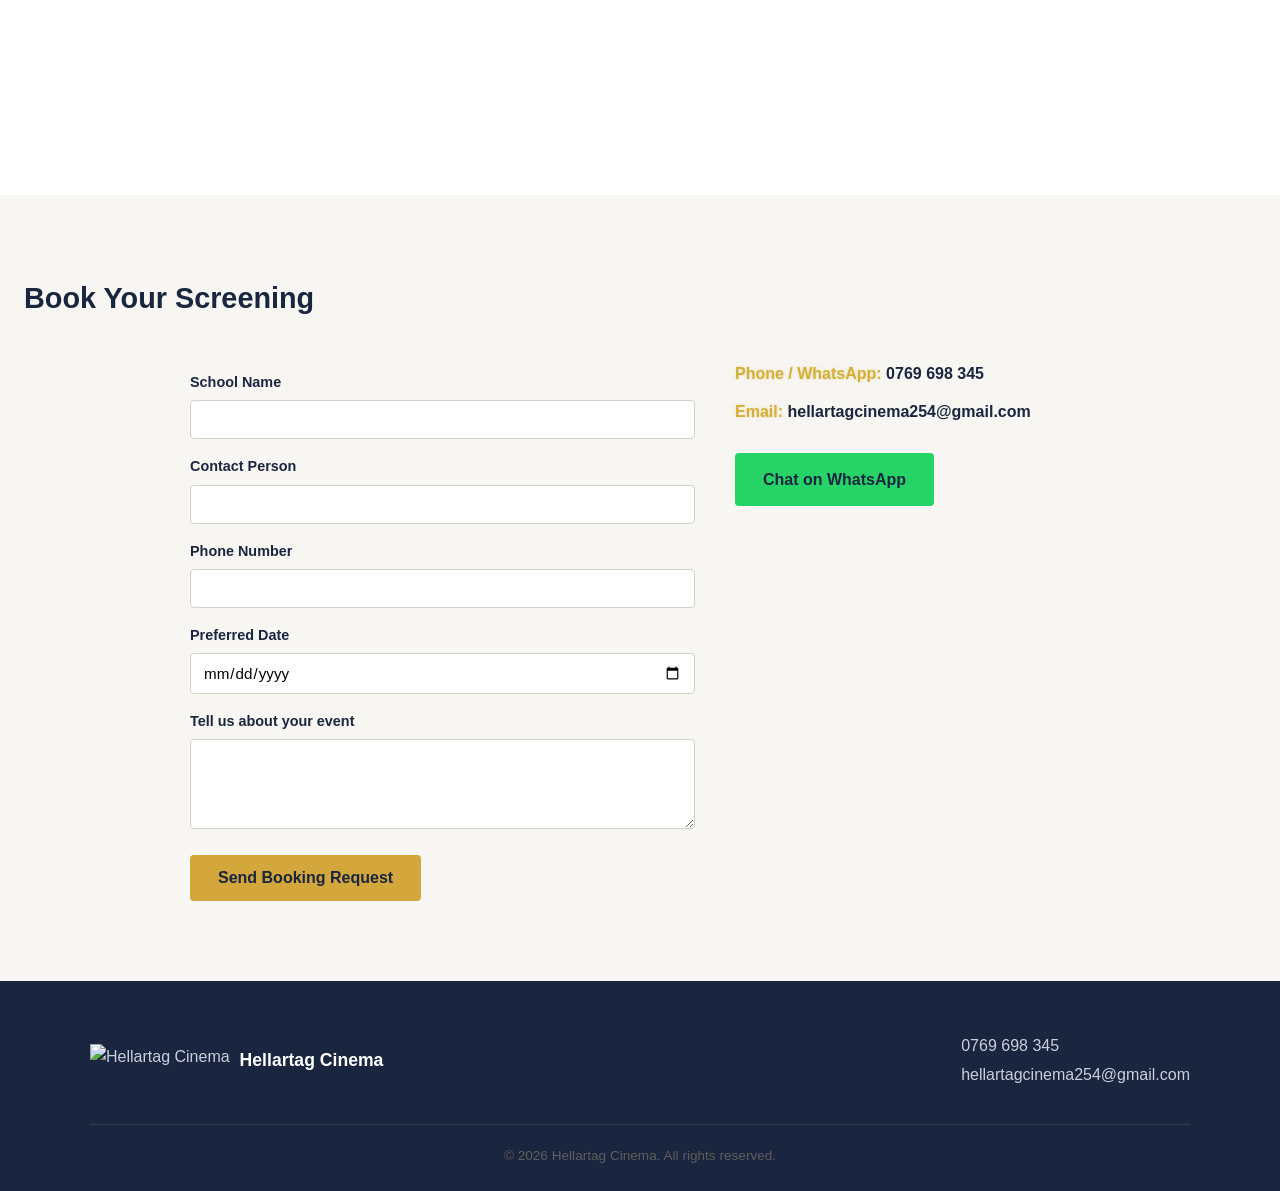
==== commit 556f5252: "Update index.html" ====
--- a/index.html
+++ b/index.html
@@ -12,7 +12,7 @@
 <header class="site-header">
   <div class="header-content">
     <div class="brand">
-      <img src="logo.png" alt="Hellartag Cinema" class="brand-logo">
+      <img src="Images/logo.png" alt="Hellartag Cinema" class="brand-logo">
       <span class="brand-name">Hellartag Cinema</span>
     </div>
     <nav class="main-nav">
@@ -56,9 +56,9 @@
 
 <section class="we-serve">
     <div class="we-served">
-        <img src="we-serve.jpeg" alt="We serve" class="tall">
-        <img src="Noble%20two.jpeg" alt="Noble two" class="mid">
-        <img src="Noble%20pic%20one.jpeg" alt="Noble pic one" >
+        <img src="Images/we-serve.jpeg" alt="We serve" class="tall">
+        <img src="Images/Noble%20two.jpeg" alt="Noble two" class="mid">
+        <img src="Images/Noble%20pic%20one.jpeg" alt="Noble pic one" >
     </div>
 </section>
 
@@ -107,13 +107,13 @@
   <section class="sample-movies" >
     <h3>Sample Films We Offer</h3>
    <div class="slideshow">
-        <img  src="movie1.jpg" class="slide-active" alt="The Boss Baby"> 
-        <img  src ="movie2.jpg" class="slide" alt="Mr Peabody and Sherman">  
-        <img src="movie3.jpg"  class="slide" alt="Captain Underpants"> 
-        <img src="movie4.jpg" class="slide" alt="Turbo">
-        <img src="movie5.jpg" class="slide" alt="Tinker Bell">
-        <img src="movie6.jpg"  class="slide" alt="Kungfu Panda">
-        <img  src="movie7.jpg"  class="slide" alt="Rio">
+        <img  src="Images/movie1.jpg" class="slide-active" alt="The Boss Baby"> 
+        <img  src ="Images/movie2.jpg" class="slide" alt="Mr Peabody and Sherman">  
+        <img src="Images/movie3.jpg"  class="slide" alt="Captain Underpants"> 
+        <img src="Images/movie4.jpg" class="slide" alt="Turbo">
+        <img src="Images/movie5.jpg" class="slide" alt="Tinker Bell">
+        <img src="Images/movie6.jpg"  class="slide" alt="Kungfu Panda">
+        <img  src="Images/movie7.jpg"  class="slide" alt="Rio">
     
     </div>
 
@@ -152,7 +152,7 @@
 <footer class="site-footer">
   <div class="footer-content">
     <div class="footer-brand">
-      <img src="logo.png" alt="Hellartag Cinema" class="footer-logo">
+      <img src="Images/logo.png" alt="Hellartag Cinema" class="footer-logo">
       <p>Hellartag Cinema</p>
     </div>
 
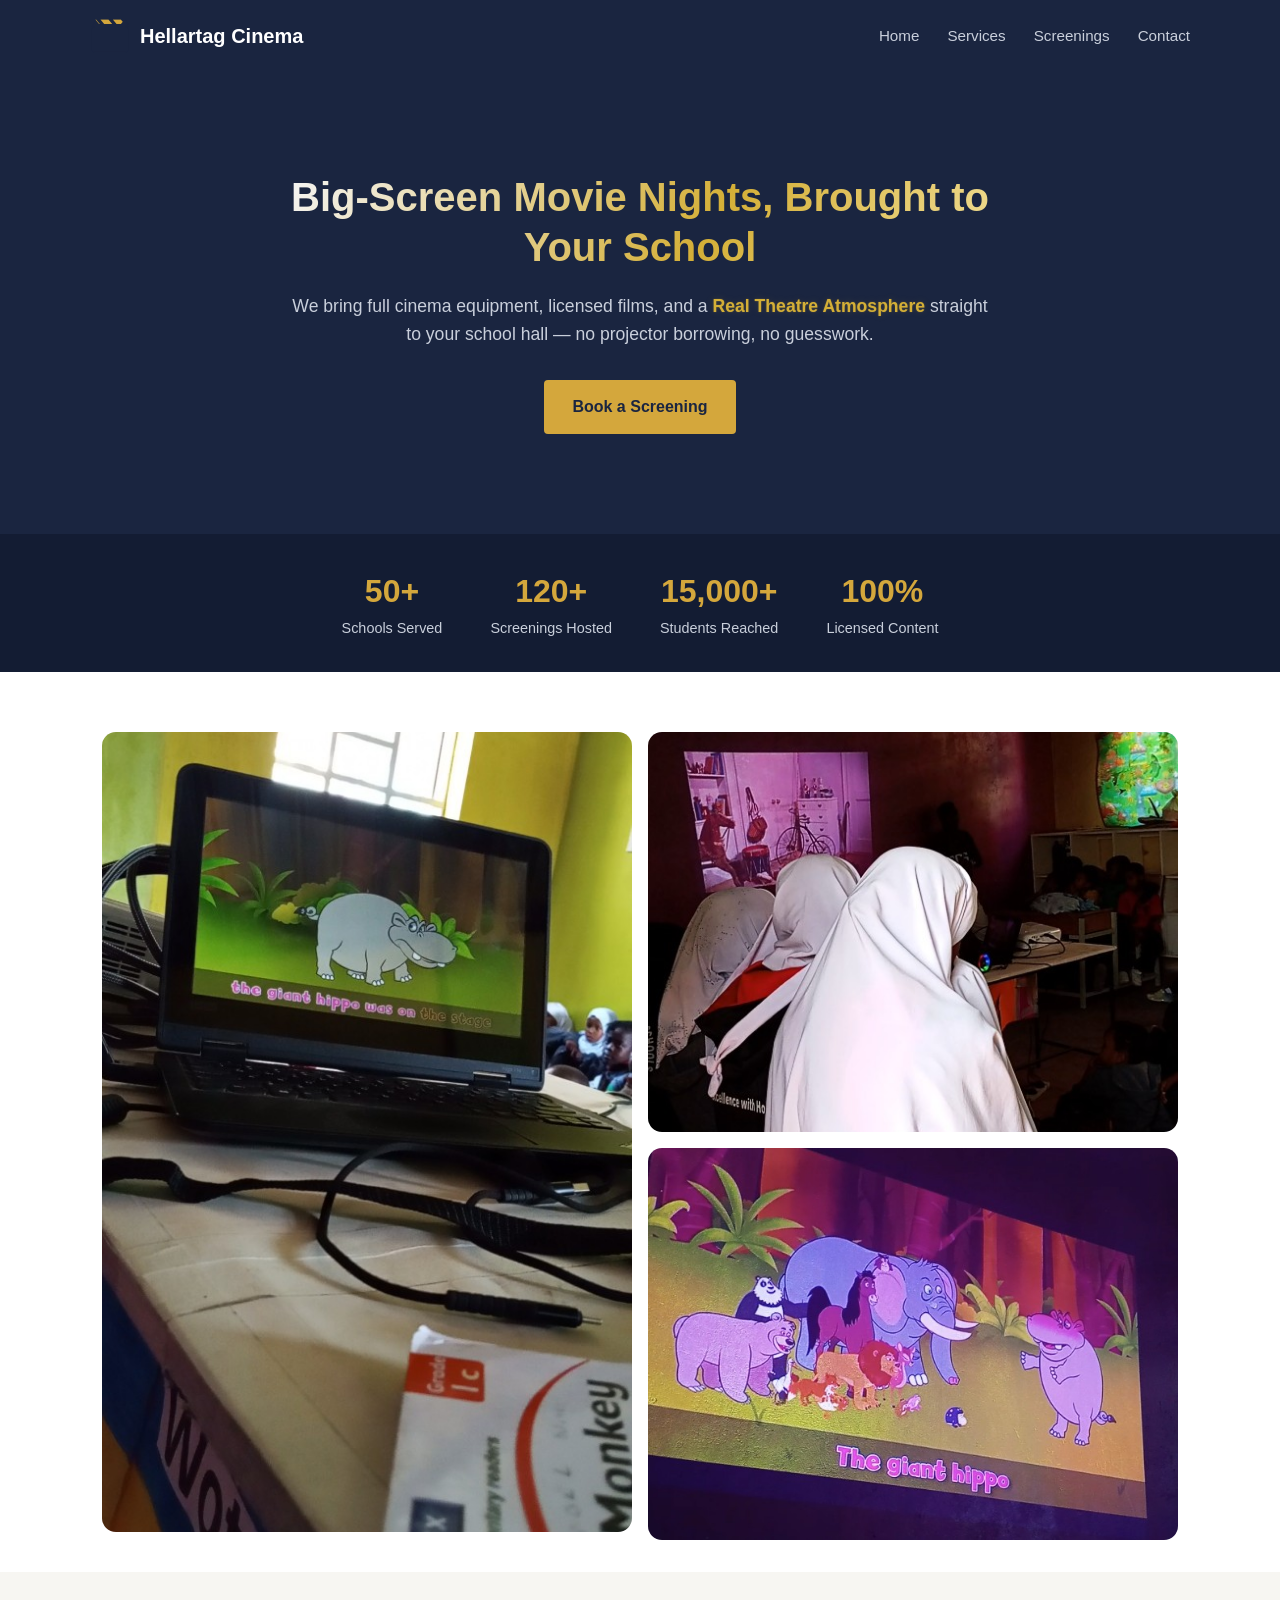
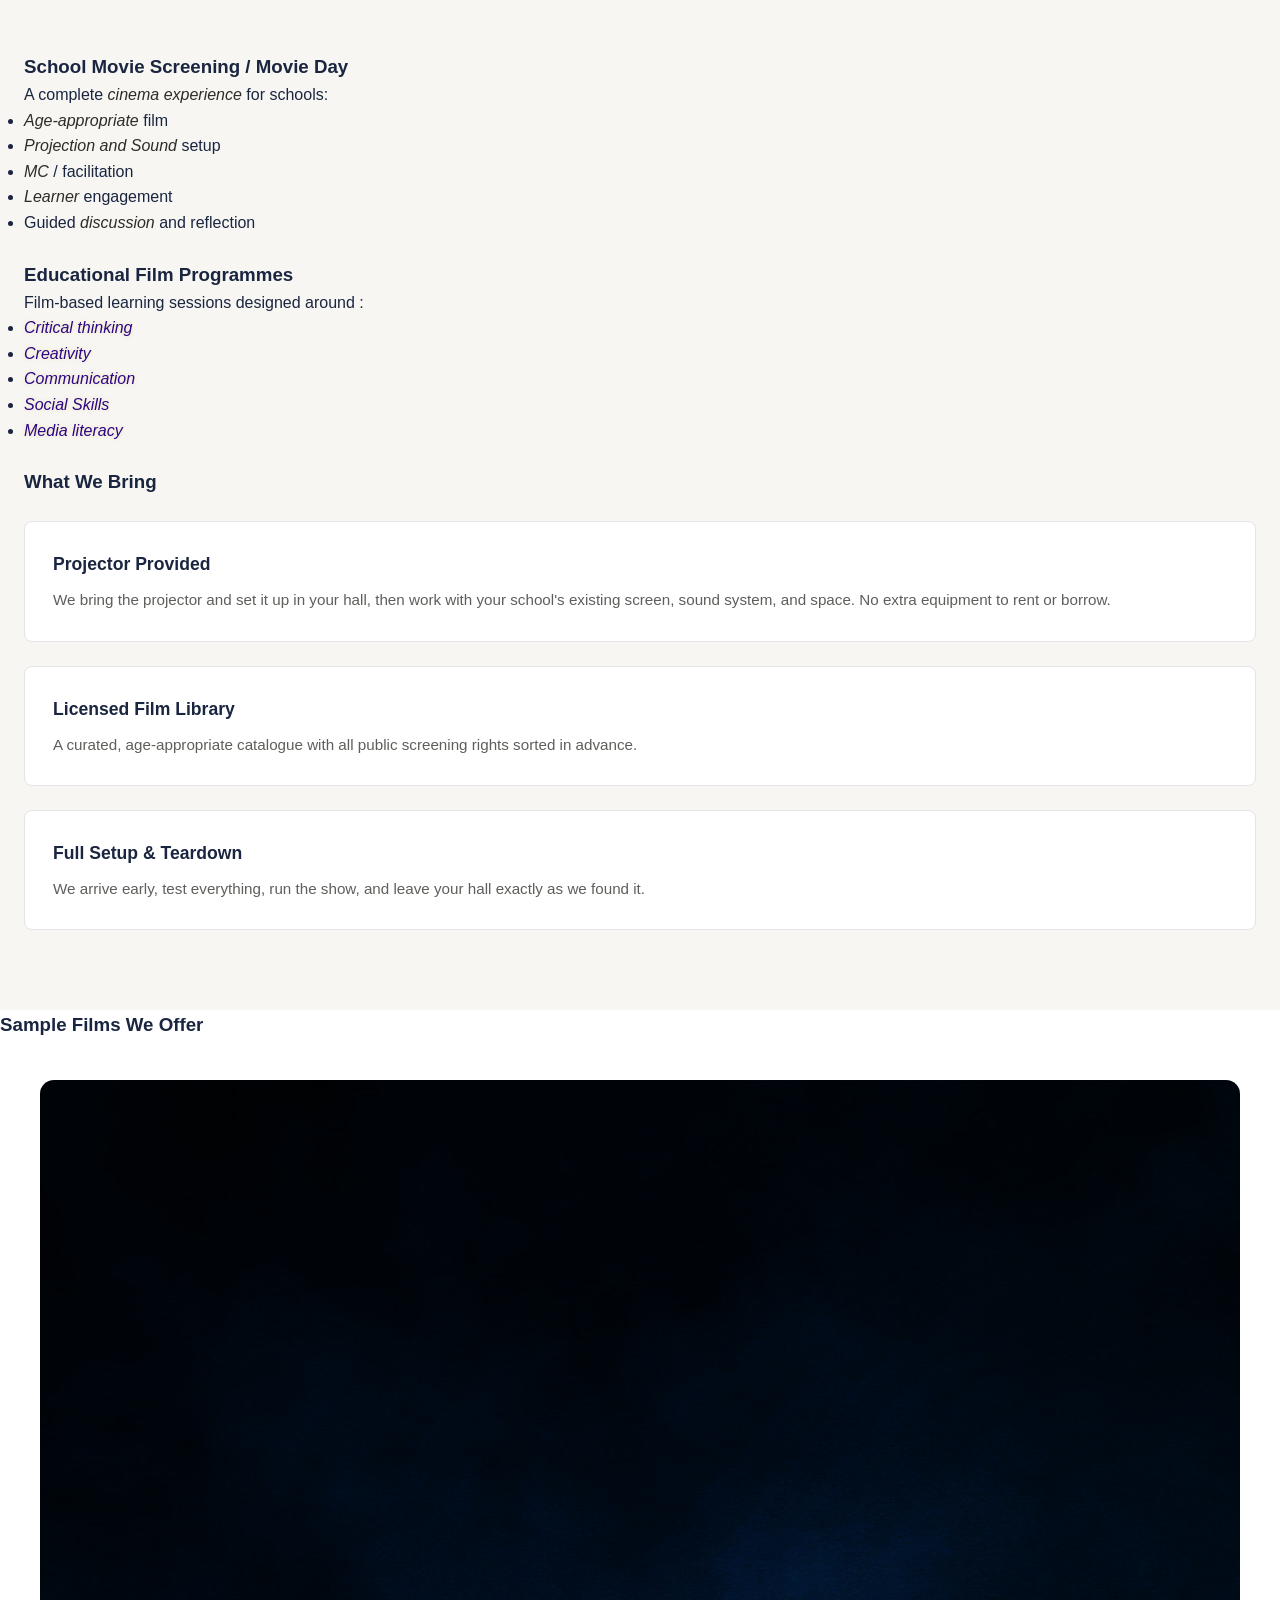
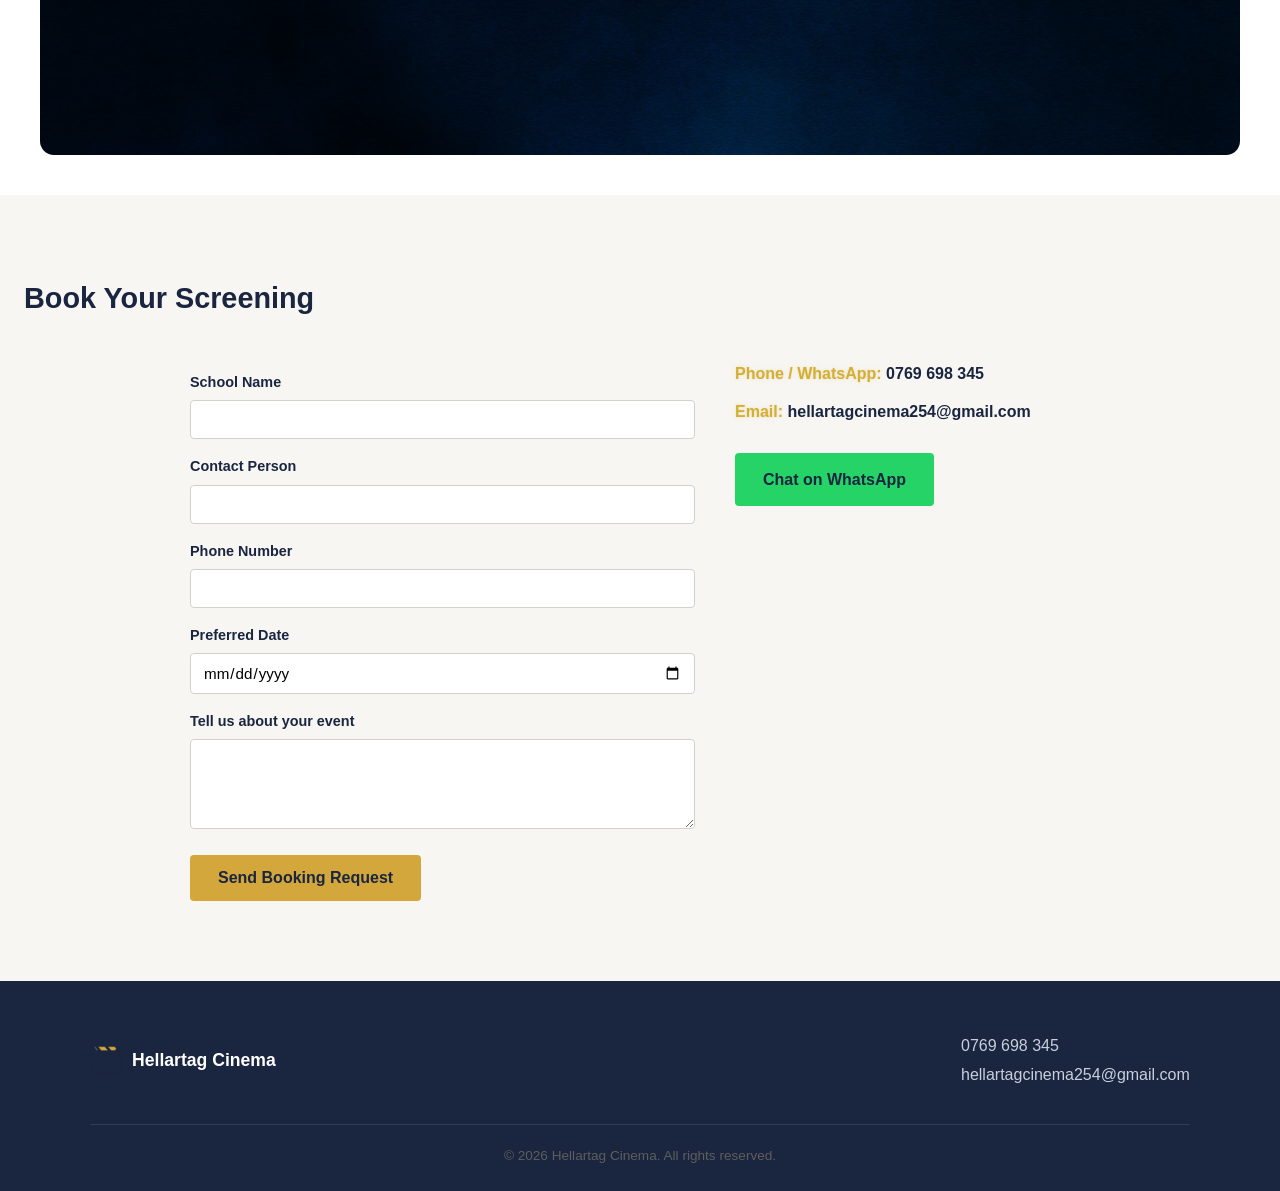
==== commit f5a723f0: "Update index.html" ====
--- a/index.html
+++ b/index.html
@@ -12,7 +12,7 @@
 <header class="site-header">
   <div class="header-content">
     <div class="brand">
-      <img src="Images/logo.png" alt="Hellartag Cinema" class="brand-logo">
+      <img src="images/logo.png" alt="Hellartag Cinema" class="brand-logo">
       <span class="brand-name">Hellartag Cinema</span>
     </div>
     <nav class="main-nav">
@@ -56,9 +56,9 @@
 
 <section class="we-serve">
     <div class="we-served">
-        <img src="Images/we-serve.jpeg" alt="We serve" class="tall">
-        <img src="Images/Noble%20two.jpeg" alt="Noble two" class="mid">
-        <img src="Images/Noble%20pic%20one.jpeg" alt="Noble pic one" >
+        <img src="images/we-serve.jpeg" alt="We serve" class="tall">
+        <img src="images/Noble%20two.jpeg" alt="Noble two" class="mid">
+        <img src="images/Noble%20pic%20one.jpeg" alt="Noble pic one" >
     </div>
 </section>
 
@@ -107,13 +107,13 @@
   <section class="sample-movies" >
     <h3>Sample Films We Offer</h3>
    <div class="slideshow">
-        <img  src="Images/movie1.jpg" class="slide-active" alt="The Boss Baby"> 
-        <img  src ="Images/movie2.jpg" class="slide" alt="Mr Peabody and Sherman">  
-        <img src="Images/movie3.jpg"  class="slide" alt="Captain Underpants"> 
-        <img src="Images/movie4.jpg" class="slide" alt="Turbo">
-        <img src="Images/movie5.jpg" class="slide" alt="Tinker Bell">
-        <img src="Images/movie6.jpg"  class="slide" alt="Kungfu Panda">
-        <img  src="Images/movie7.jpg"  class="slide" alt="Rio">
+        <img  src="images/movie1.jpg" class="slide-active" alt="The Boss Baby"> 
+        <img  src ="images/movie2.jpg" class="slide" alt="Mr Peabody and Sherman">  
+        <img src="images/movie3.jpg"  class="slide" alt="Captain Underpants"> 
+        <img src="images/movie4.jpg" class="slide" alt="Turbo">
+        <img src="images/movie5.jpg" class="slide" alt="Tinker Bell">
+        <img src="images/movie6.jpg"  class="slide" alt="Kungfu Panda">
+        <img  src="images/movie7.jpg"  class="slide" alt="Rio">
     
     </div>
 
@@ -152,7 +152,7 @@
 <footer class="site-footer">
   <div class="footer-content">
     <div class="footer-brand">
-      <img src="Images/logo.png" alt="Hellartag Cinema" class="footer-logo">
+      <img src="images/logo.png" alt="Hellartag Cinema" class="footer-logo">
       <p>Hellartag Cinema</p>
     </div>
 
